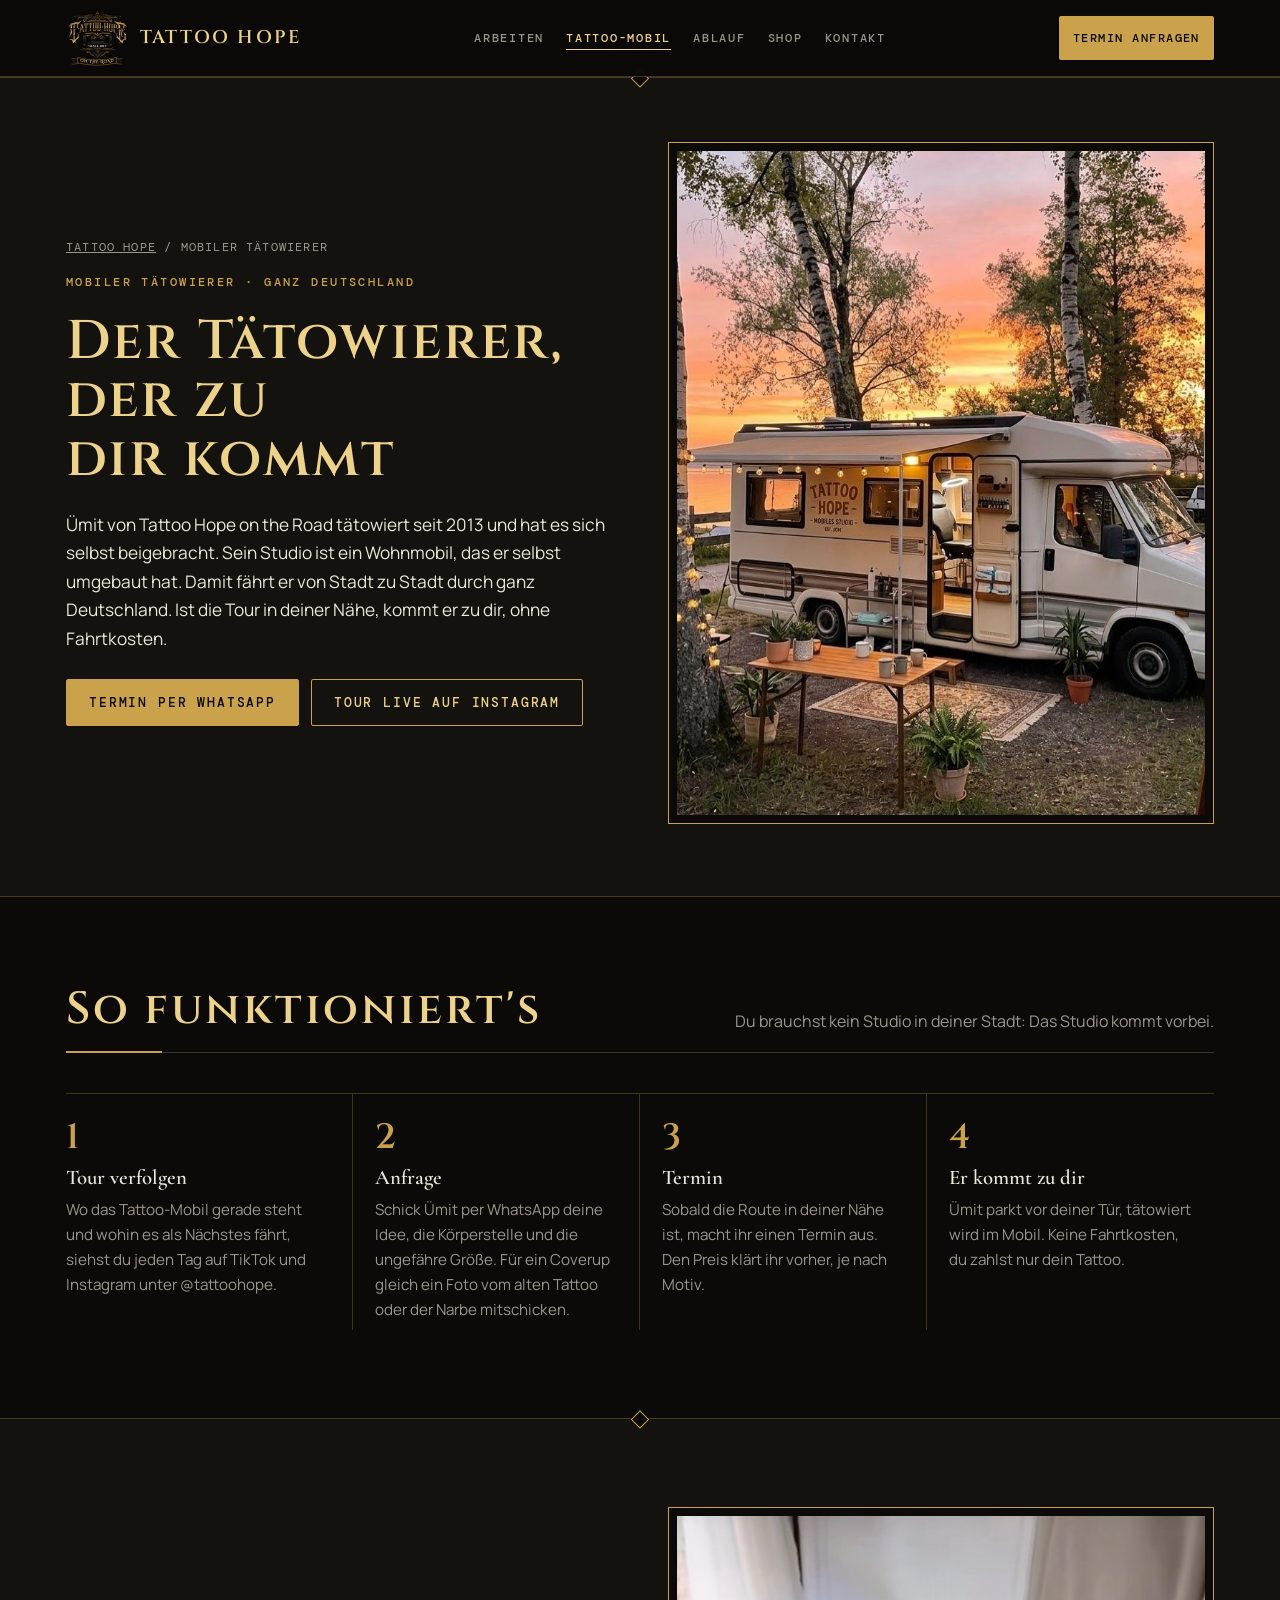
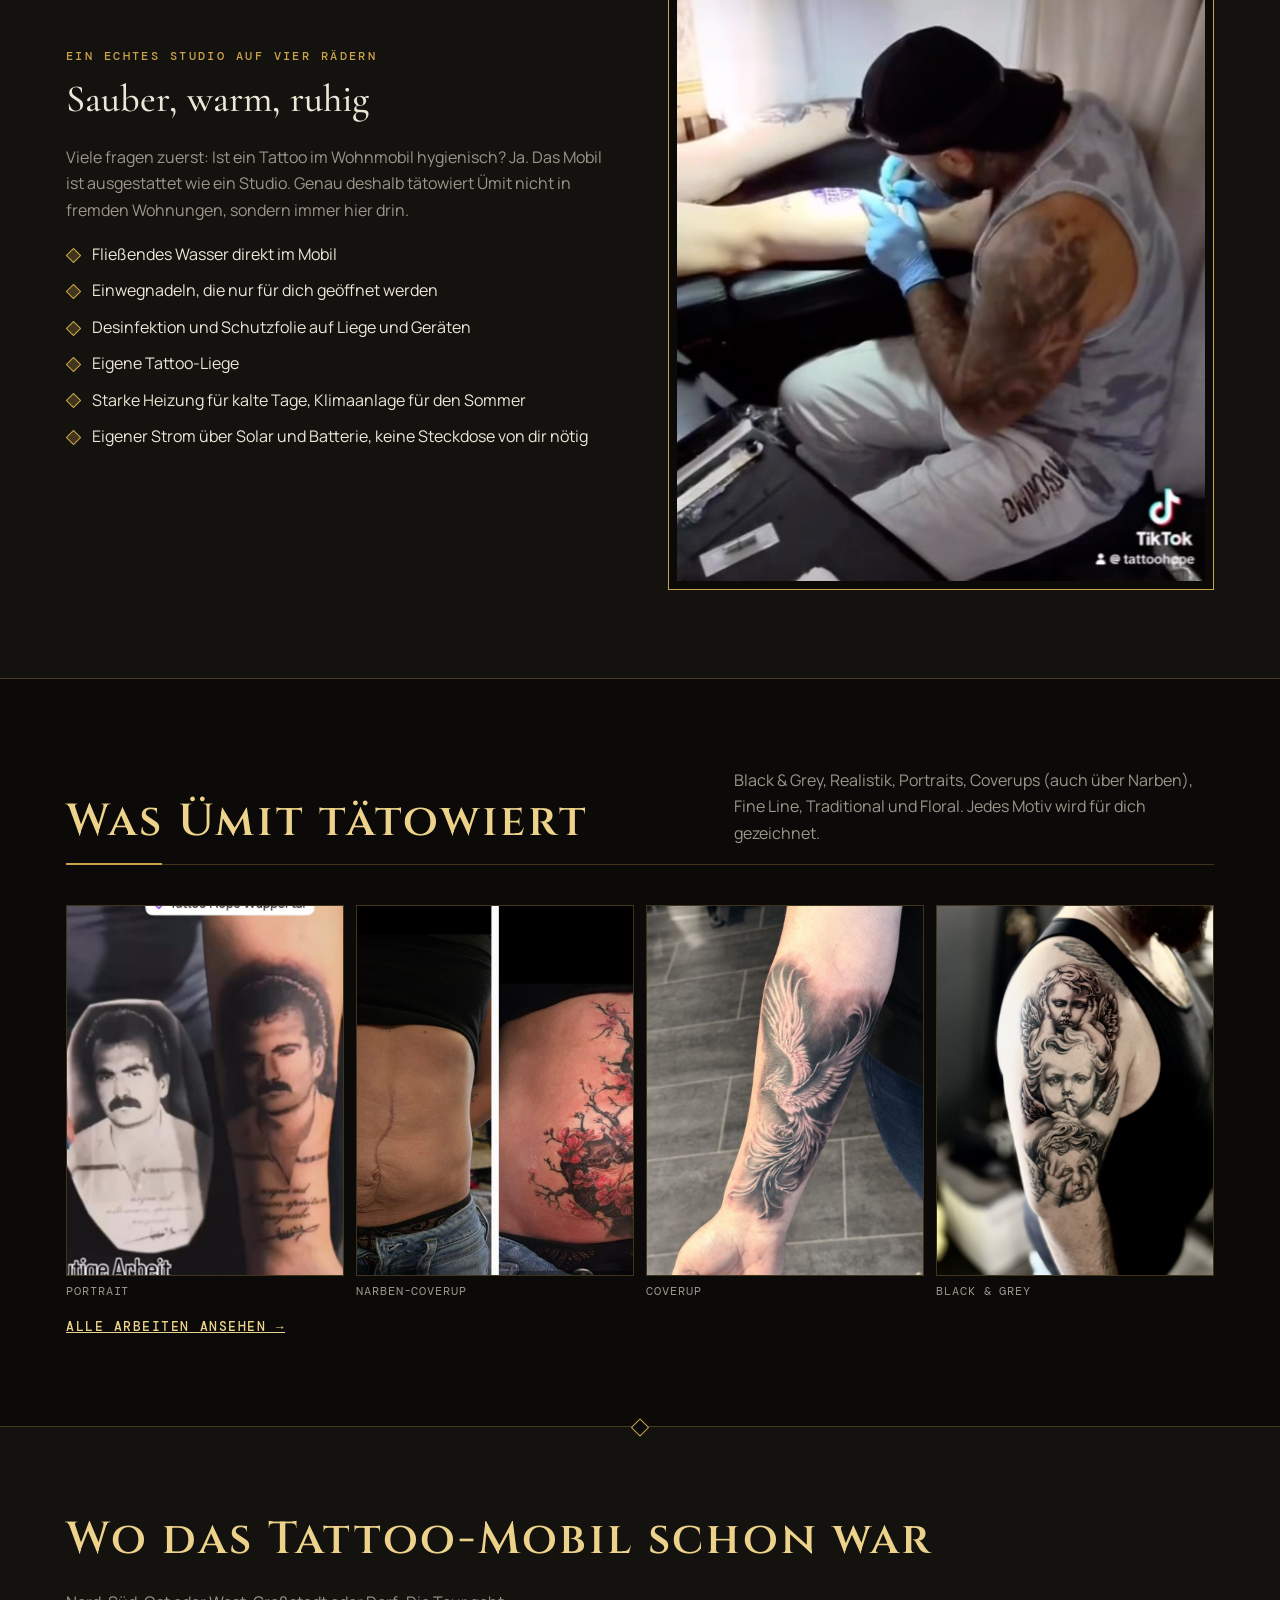
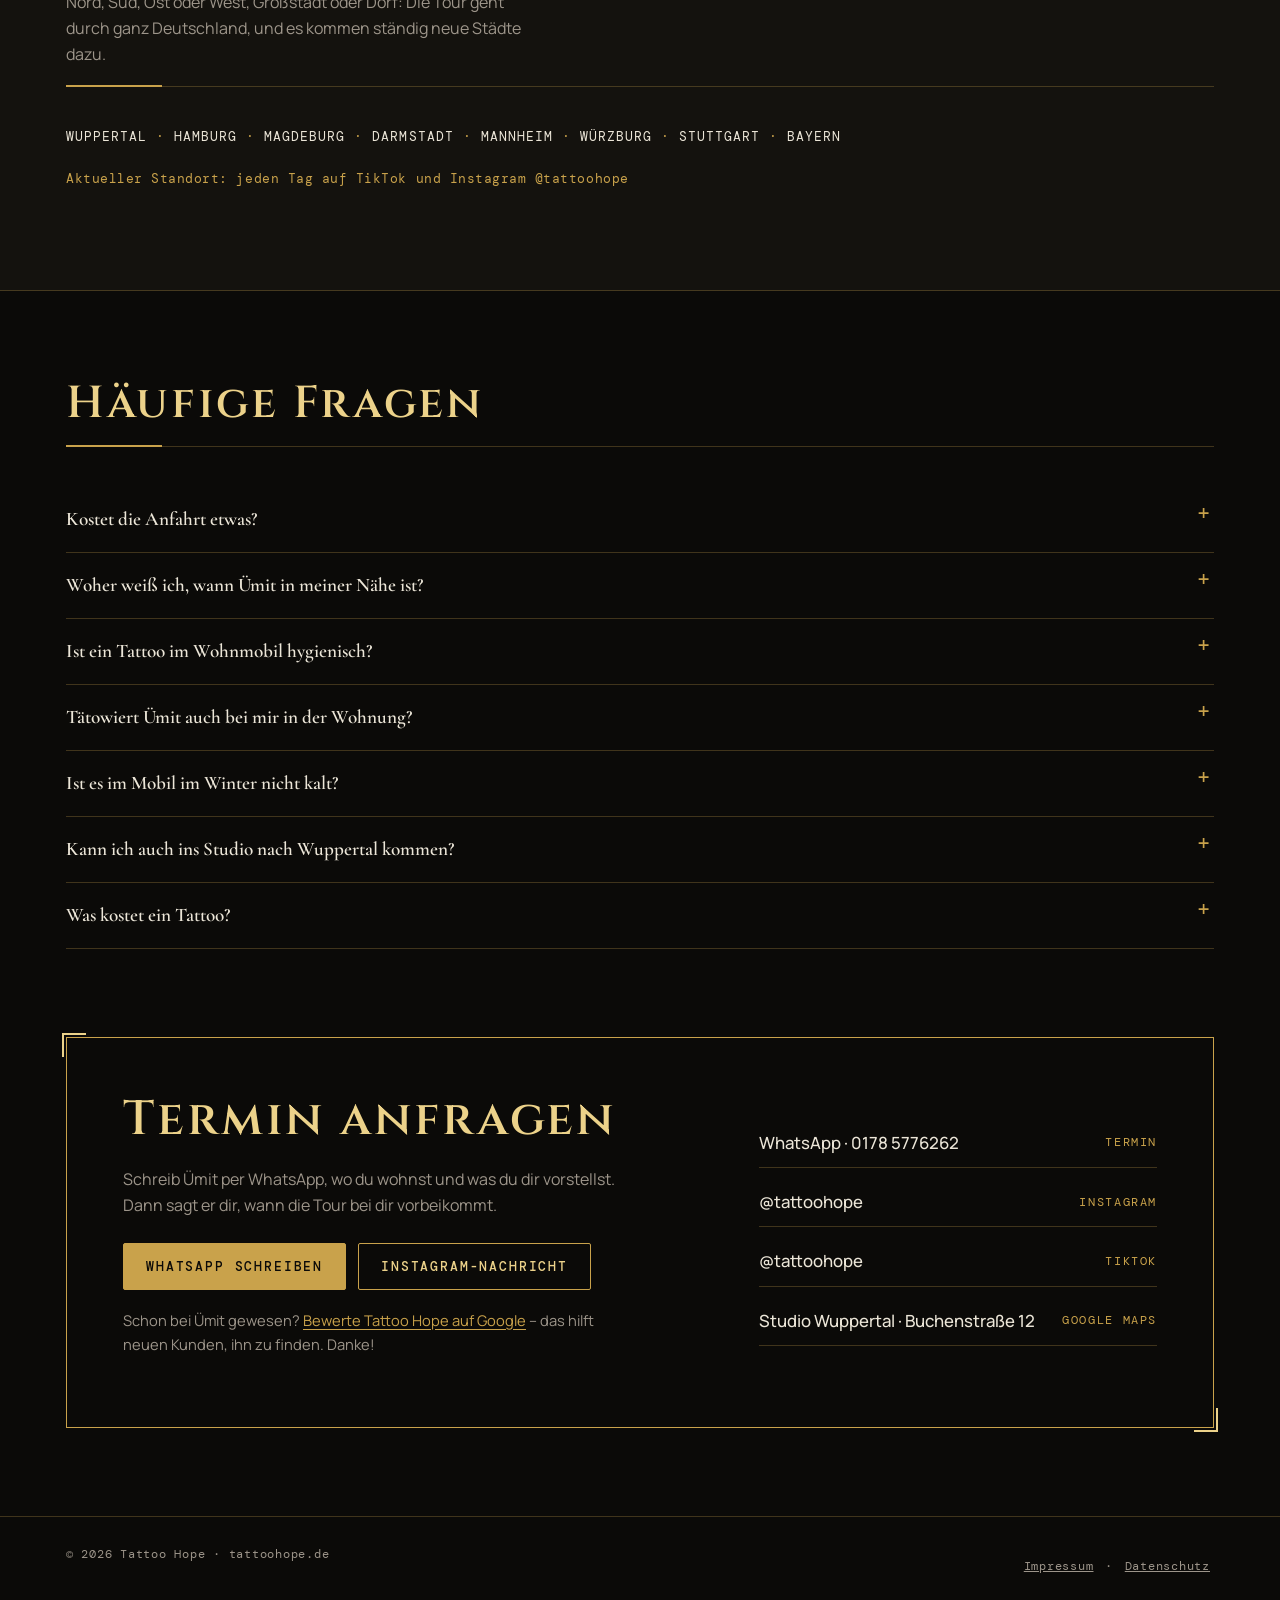
==== mobiler-taetowierer/index.html @ 4e09834c "Neue Seite: Mobiler Tätowierer – Tattoo Hope kommt zu dir - /mobiler-taetowierer/: Ablauf ohne Fahrt" ====
<!doctype html>
<html lang="de">
<head>
<meta charset="utf-8">
<meta name="viewport" content="width=device-width,initial-scale=1,viewport-fit=cover">
<title>Mobiler Tätowierer · Tattoo Hope kommt mit dem Tattoo-Mobil zu dir</title>
<meta name="description" content="Tätowierer Ümit fährt mit seinem eigenen Tattoo-Studio im Wohnmobil durch ganz Deutschland. Keine Fahrtkosten: Ist die Tour in deiner Nähe, kommt er zu dir. Hygienisch, beheizt, klimatisiert.">
<link rel="canonical" href="https://tattoohope.de/mobiler-taetowierer/">
<meta name="robots" content="index,follow,max-image-preview:large">
<meta name="author" content="Ümit Babayigit">
<meta property="og:type" content="website">
<meta property="og:locale" content="de_DE">
<meta property="og:site_name" content="Tattoo Hope">
<meta property="og:title" content="Mobiler Tätowierer · Tattoo Hope on the Road kommt zu dir">
<meta property="og:description" content="Eigenes Tattoo-Studio im Wohnmobil, deutschlandweit auf Tour. Keine Fahrtkosten, wenn die Tour in deiner Nähe ist.">
<meta property="og:image" content="https://tattoohope.de/img/tattoomobil.jpg">
<meta property="og:image:width" content="928">
<meta property="og:image:height" content="928">
<meta property="og:image:alt" content="Das Tattoo-Mobil von Tattoo Hope">
<meta property="og:url" content="https://tattoohope.de/mobiler-taetowierer/">
<meta name="twitter:card" content="summary_large_image">
<meta name="theme-color" content="#0b0a08">
<link rel="icon" href="/img/favicon.png" sizes="64x64" type="image/png">
<link rel="apple-touch-icon" href="/img/apple-touch-icon.png">
<link rel="stylesheet" href="/fonts/fonts.css">
<script type="application/ld+json">
{
 "@context": "https://schema.org",
 "@graph": [
  {
   "@type": "Service",
   "@id": "https://tattoohope.de/mobiler-taetowierer/#service",
   "name": "Mobiler Tätowierer – Tattoo im Wohnmobil",
   "serviceType": "Mobiles Tattoo-Studio",
   "url": "https://tattoohope.de/mobiler-taetowierer/",
   "description": "Tätowierer Ümit Babayigit fährt mit seinem selbst umgebauten Tattoo-Studio im Wohnmobil durch ganz Deutschland und kommt ohne Fahrtkosten zu Kunden in der Nähe seiner Tour.",
   "provider": {
    "@id": "https://tattoohope.de/#studio"
   },
   "areaServed": {
    "@type": "Country",
    "name": "Deutschland"
   }
  },
  {
   "@type": "FAQPage",
   "@id": "https://tattoohope.de/mobiler-taetowierer/#faq",
   "mainEntity": [
    {
     "@type": "Question",
     "name": "Kostet die Anfahrt etwas?",
     "acceptedAnswer": {
      "@type": "Answer",
      "text": "Nein. Ümit fährt sowieso von Stadt zu Stadt. Wenn die Tour in deiner Nähe ist, kommt er ohne Aufpreis zu dir. Du zahlst nur dein Tattoo."
     }
    },
    {
     "@type": "Question",
     "name": "Woher weiß ich, wann Ümit in meiner Nähe ist?",
     "acceptedAnswer": {
      "@type": "Answer",
      "text": "Auf TikTok und Instagram (@tattoohope) zeigt er jeden Tag, wo das Tattoo-Mobil gerade steht und wohin es als Nächstes geht. Oder du schreibst ihm per WhatsApp, dann sagt er dir, wann seine Route bei dir vorbeiführt."
     }
    },
    {
     "@type": "Question",
     "name": "Ist ein Tattoo im Wohnmobil hygienisch?",
     "acceptedAnswer": {
      "@type": "Answer",
      "text": "Ja. Das Tattoo-Mobil ist ein vollwertiges Studio: fließendes Wasser, Einwegnadeln, Desinfektion und Schutzfolie auf Liege und Geräten. Genau deshalb wird immer im Mobil tätowiert und nicht in deiner Wohnung."
     }
    },
    {
     "@type": "Question",
     "name": "Tätowiert Ümit auch bei mir in der Wohnung?",
     "acceptedAnswer": {
      "@type": "Answer",
      "text": "Nein, aus Hygienegründen nicht. Ümit parkt bei dir vor der Tür, tätowiert wird im Mobil. Da ist alles sauber vorbereitet und an seinem Platz."
     }
    },
    {
     "@type": "Question",
     "name": "Ist es im Mobil im Winter nicht kalt?",
     "acceptedAnswer": {
      "@type": "Answer",
      "text": "Nein. Eine starke Heizung hält das Mobil an kalten Tagen warm, im Sommer sorgt eine Klimaanlage für angenehme Temperaturen."
     }
    },
    {
     "@type": "Question",
     "name": "Kann ich auch ins Studio nach Wuppertal kommen?",
     "acceptedAnswer": {
      "@type": "Answer",
      "text": "Ja. Tattoo Hope hat ein festes Studio in Wuppertal (Buchenstraße 12). Termine gibt es dort nach Vereinbarung."
     }
    },
    {
     "@type": "Question",
     "name": "Was kostet ein Tattoo?",
     "acceptedAnswer": {
      "@type": "Answer",
      "text": "Das hängt vom Motiv, der Größe und der Stelle ab. Schick deine Idee per WhatsApp, dann bekommst du vorher einen klaren Preis."
     }
    }
   ]
  },
  {
   "@type": "BreadcrumbList",
   "itemListElement": [
    {
     "@type": "ListItem",
     "position": 1,
     "name": "Tattoo Hope",
     "item": "https://tattoohope.de/"
    },
    {
     "@type": "ListItem",
     "position": 2,
     "name": "Mobiler Tätowierer",
     "item": "https://tattoohope.de/mobiler-taetowierer/"
    }
   ]
  }
 ]
}
</script>
<style>:root{padding-top:env(safe-area-inset-top,0px);padding-bottom:env(safe-area-inset-bottom,0px)}body{margin:0}[hidden]{display:none!important}</style>
<style>
/* Layout: one dark gallery wall. Gold only on lines, labels and the wordmark; the tattoos carry the colour. */
:root{
  --ink:#0b0a08;          /* page black */
  --soot:#14120e;         /* raised surface */
  --gold:#c9a24b;         /* main gold */
  --gold-hi:#ecd28a;      /* highlight gold */
  --bone:#ece6d8;         /* text */
  --ash:#9d958a;          /* muted text */
  --line:rgba(201,162,75,.28);
  --f-mark:"Cinzel","Trajan Pro",Georgia,serif;
  --f-head:"Cormorant Garamond","Cormorant",Georgia,serif;
  --f-body:"Manrope",system-ui,-apple-system,"Segoe UI",sans-serif;
  --f-mono:"DM Mono",ui-monospace,Consolas,monospace;
  --wrap:1180px;
  color-scheme:dark;
}
*{box-sizing:border-box}
html{scroll-behavior:smooth}
@media (prefers-reduced-motion:reduce){html{scroll-behavior:auto}*{transition:none!important;animation:none!important}}
body{background:var(--ink);color:var(--bone);font:400 16px/1.65 var(--f-body);-webkit-font-smoothing:antialiased}
body::before{content:"";position:fixed;inset:0 0 auto;height:env(safe-area-inset-top,0px);z-index:30;background:var(--ink)}
a{color:inherit}
img{max-width:100%;height:auto;display:block}
.wrap{max-width:var(--wrap);margin:0 auto;padding-left:max(16px,env(safe-area-inset-left,0px));padding-right:max(16px,env(safe-area-inset-right,0px))}
:focus-visible{outline:2px solid var(--gold-hi);outline-offset:3px}

/* header */
.top{position:sticky;top:env(safe-area-inset-top,0px);z-index:20;background:rgba(11,10,8,.88);backdrop-filter:blur(8px);border-bottom:1px solid var(--line)}
.top .wrap{display:flex;align-items:center;justify-content:space-between;gap:16px;padding-block:10px}
.brand{display:flex;align-items:center;gap:12px;text-decoration:none}
.brand img{width:62px;height:auto}
.brand span{font:600 1.15rem/1 var(--f-mark);color:var(--gold-hi);letter-spacing:.12em;text-transform:uppercase}
@media (max-width:420px){.brand span{display:none}}
.nav{display:flex;gap:22px;flex-wrap:wrap}
.nav a{font:500 .78rem/1 var(--f-mono);letter-spacing:.14em;text-transform:uppercase;text-decoration:none;color:var(--ash);padding-block:8px}
.nav a:hover{color:var(--gold-hi)}
@media (max-width:760px){.nav{display:none}}
.top .cta-sm{font:500 .78rem/1 var(--f-mono);letter-spacing:.12em;text-transform:uppercase;text-decoration:none;color:var(--ink);background:var(--gold);padding:11px 14px;border-radius:2px;white-space:nowrap}
.top .cta-sm:hover{background:var(--gold-hi)}

/* hero */
.hero{position:relative;border-bottom:1px solid var(--line);overflow:hidden}
.hero .wrap{display:grid;grid-template-columns:1.05fr .95fr;gap:48px;align-items:center;padding-block:72px 64px}
.hero-copy{min-width:0}
.eyebrow{font:500 .76rem/1.4 var(--f-mono);letter-spacing:.2em;text-transform:uppercase;color:var(--gold)}
.hero h1{margin:.6em 0 .2em;width:min(100%,540px)}
.hero h1 img{width:100%;height:auto;filter:drop-shadow(0 18px 40px rgba(201,162,75,.18))}
.hero p.lead{max-width:34em;color:var(--ash);font-size:1.06rem;margin:1.3em 0 2em}
.btns{display:flex;gap:12px;flex-wrap:wrap}
.btn{display:inline-flex;align-items:center;gap:10px;font:500 .82rem/1 var(--f-mono);letter-spacing:.14em;text-transform:uppercase;text-decoration:none;padding:16px 22px;border-radius:2px;border:1px solid var(--gold);transition:background .2s,color .2s}
.btn.solid{background:var(--gold);color:var(--ink)}
.btn.solid:hover{background:var(--gold-hi);border-color:var(--gold-hi)}
.btn.ghost{color:var(--gold-hi)}
.btn.ghost:hover{background:rgba(201,162,75,.12)}
.hero-pic{position:relative;min-width:0}
.hero-pic .frame{position:relative;border:1px solid var(--gold);padding:10px}
.hero-pic .frame::after{content:"";position:absolute;inset:-14px 14px 14px -14px;border:1px solid var(--line);z-index:-1}
.hero-pic img{width:100%;aspect-ratio:1/1;object-fit:cover;filter:saturate(.9) contrast(1.05)}
.hero-pic figcaption{margin-top:12px;font:400 .74rem/1.4 var(--f-mono);letter-spacing:.12em;text-transform:uppercase;color:var(--ash);display:flex;justify-content:space-between;gap:12px}
@media (max-width:860px){.hero .wrap{grid-template-columns:1fr;padding-block:44px 48px;gap:36px}}

/* fact strip */
.facts{border-bottom:1px solid var(--line);background:var(--soot)}
.facts .wrap{display:grid;grid-template-columns:repeat(4,1fr)}
.fact{padding:22px 18px;border-left:1px solid var(--line);min-width:0}
.fact:first-child{border-left:0;padding-left:0}
a.fact{text-decoration:none;transition:background .2s}
a.fact:hover{background:rgba(201,162,75,.08)}
a.fact:hover span{color:var(--gold-hi)}
.fact b{display:block;font:600 1.7rem/1.1 var(--f-head);color:var(--gold-hi);font-variant-numeric:tabular-nums}
.fact span{font:400 .74rem/1.4 var(--f-mono);letter-spacing:.12em;text-transform:uppercase;color:var(--ash)}
@media (max-width:760px){.facts .wrap{grid-template-columns:1fr 1fr}.fact:nth-child(3){border-left:0;padding-left:0}.fact{border-top:1px solid var(--line)}.fact:nth-child(-n+2){border-top:0}}

/* sections */
section{padding-block:88px}
.sec-head{display:flex;justify-content:space-between;align-items:end;gap:24px;flex-wrap:wrap;margin-bottom:40px;border-bottom:1px solid var(--line);padding-bottom:18px}
.sec-head h2{margin:0;font:600 clamp(1.8rem,4vw,2.8rem)/1.1 var(--f-mark);color:var(--gold-hi);letter-spacing:.06em;text-wrap:balance}
.sec-head p{margin:0;max-width:30em;color:var(--ash)}

/* gallery */
.gallery{display:grid;grid-template-columns:repeat(3,1fr);gap:14px}
.work{position:relative;margin:0;background:var(--soot);border:0;padding:0;cursor:zoom-in;overflow:hidden;color:inherit;text-align:left}
.work img{width:100%;aspect-ratio:4/5;object-fit:cover;object-position:center 35%;transition:transform .5s ease,filter .5s ease;filter:grayscale(.15)}
.work:hover img,.work:focus-visible img{transform:scale(1.04);filter:none}
.work .cap{position:absolute;left:0;right:0;bottom:0;padding:40px 14px 12px;background:linear-gradient(transparent,rgba(11,10,8,.92));display:flex;justify-content:space-between;align-items:baseline;gap:10px}
.work .cap b{font:600 1.2rem/1.1 var(--f-head);color:var(--bone)}
.work .cap i{font:normal 400 .7rem/1 var(--f-mono);letter-spacing:.14em;text-transform:uppercase;color:var(--gold)}
.work.wide{grid-column:span 2}
.work.wide img{aspect-ratio:8/5}
@media (max-width:860px){.gallery{grid-template-columns:1fr 1fr}.work.wide{grid-column:span 2}}
@media (max-width:480px){.gallery{grid-template-columns:1fr}.work.wide{grid-column:auto}.work.wide img{aspect-ratio:4/5}}
/* Galerie 2026-11-21: Video, Vorher/Nachher, "Alle zeigen" */
.gallery{grid-auto-flow:dense}
.work.fit img{object-fit:contain;object-position:center;background:var(--ink)}
.work.fit:hover img{filter:none}
.work video{width:100%;aspect-ratio:4/5;object-fit:cover;display:block;background:var(--ink)}
.work .play{position:absolute;top:12px;right:12px;width:38px;height:38px;display:grid;place-items:center;border:1px solid var(--gold);border-radius:50%;background:rgba(11,10,8,.65);color:var(--gold-hi);font-size:.8rem;padding-left:2px;pointer-events:none}
.gallery .work.more{display:none}
.gallery.all .work.more{display:block}
.more-wrap{display:flex;justify-content:center;margin-top:28px}
.gallery.all + .more-wrap{display:none}
.lb video{max-height:82vh;max-width:100%;width:auto;border:1px solid var(--gold);background:#000}
@media (max-width:760px){.lb video{max-height:72vh}}
.styles{display:flex;flex-wrap:wrap;gap:8px;margin-top:28px}
.styles span{font:400 .74rem/1 var(--f-mono);letter-spacing:.12em;text-transform:uppercase;border:1px solid var(--line);color:var(--gold-hi);padding:9px 12px;border-radius:2px}

/* road */
.road{background:var(--soot);border-block:1px solid var(--line)}
.split{display:grid;grid-template-columns:1fr 1fr;gap:56px;align-items:center}
.split > *{min-width:0}
.split img{width:100%;aspect-ratio:4/5;object-fit:cover;border:1px solid var(--gold);padding:8px;background:var(--ink)}
.split h3{font:500 clamp(1.7rem,3.2vw,2.4rem)/1.15 var(--f-head);margin:.3em 0 .6em;text-wrap:balance}
.split p{color:var(--ash);max-width:34em}
.stops{list-style:none;padding:0;margin:28px 0 0;display:flex;flex-wrap:wrap;gap:6px 0;font:400 .8rem/1.6 var(--f-mono);letter-spacing:.08em;text-transform:uppercase;color:var(--bone)}
.stops li:not(:last-child)::after{content:"·";color:var(--gold);margin:0 .7em}
.note{margin-top:22px;font:400 .82rem/1.5 var(--f-mono);color:var(--gold);letter-spacing:.04em}
@media (max-width:860px){.split{grid-template-columns:1fr;gap:32px}.split.rev img{order:-1}}

/* steps */
.steps{display:grid;grid-template-columns:repeat(4,1fr);gap:0;border-top:1px solid var(--line)}
.step{padding:26px 22px 8px 0;border-right:1px solid var(--line);min-width:0}
.step + .step{padding-left:22px}
.step:last-child{border-right:0}
.step .n{font:600 2.2rem/1 var(--f-mark);color:var(--gold)}
.step h4{font:600 1.3rem/1.2 var(--f-head);margin:.5em 0 .3em}
.step p{color:var(--ash);margin:0;font-size:.95rem}
@media (max-width:860px){.steps{grid-template-columns:1fr 1fr}.step:nth-child(2){border-right:0}.step:nth-child(3){padding-left:0}.step:nth-child(n+3){border-top:1px solid var(--line)}}
@media (max-width:480px){.steps{grid-template-columns:1fr}.step,.step + .step{padding-left:0;border-right:0}.step + .step{border-top:1px solid var(--line)}}

.care{margin-top:36px;border:1px solid var(--line);background:var(--soot);padding:24px clamp(18px,3vw,32px);display:flex;justify-content:space-between;align-items:center;gap:24px;flex-wrap:wrap}
.care > div{min-width:0;flex:1 1 320px}
.care h4{font:600 1.35rem/1.2 var(--f-head);margin:0 0 .3em;color:var(--gold-hi)}
.care p{margin:0;color:var(--ash);max-width:40em}

/* shop */
.shop{background:var(--soot);border-block:1px solid var(--line);margin-bottom:88px}
.shop-grid{display:grid;grid-template-columns:1fr 1fr;gap:56px;align-items:center}
.shop-grid > *{min-width:0}
.shop-pics{position:relative;padding-right:18%;padding-bottom:12%}
.shop-main{width:100%;height:auto;aspect-ratio:4/5;object-fit:cover;border:1px solid var(--gold);padding:8px;background:var(--ink)}
.shop-flat{position:absolute;right:0;bottom:0;width:44%;height:auto;aspect-ratio:1;object-fit:cover;border:1px solid var(--gold);padding:6px;background:var(--ink)}
.shop-copy h2{margin:.2em 0 .1em;font:600 clamp(1.8rem,4vw,2.8rem)/1.1 var(--f-mark);color:var(--gold-hi);letter-spacing:.06em}
.shop-copy h3{font:500 clamp(1.4rem,2.6vw,1.9rem)/1.2 var(--f-head);margin:.2em 0 .6em}
.shop-copy p{color:var(--ash);max-width:34em}
.shop-copy .price{font:600 1.6rem/1.2 var(--f-head);color:var(--bone);margin:18px 0 0}
.shop-copy .price span{display:block;font:400 .78rem/1.5 var(--f-mono);letter-spacing:.04em;color:var(--ash);margin-top:4px}
.shop-note{margin-top:18px;font-size:.82rem}
@media (max-width:860px){.shop-grid{grid-template-columns:1fr;gap:32px}}

/* contact */
.contact{text-align:left}
.contact .box{border:1px solid var(--gold);padding:clamp(28px,5vw,56px);display:grid;grid-template-columns:1.2fr .8fr;gap:40px;align-items:center;position:relative}
.contact .box > *{min-width:0}
.contact h2{margin:0 0 .4em;font:600 clamp(1.9rem,4.5vw,3rem)/1.1 var(--f-mark);color:var(--gold-hi);letter-spacing:.06em}
.contact p{color:var(--ash);max-width:32em}
.links{display:grid;gap:10px}
.links a{display:flex;justify-content:space-between;align-items:center;gap:12px;text-decoration:none;border-bottom:1px solid var(--line);padding:14px 0;font:500 1.05rem/1.2 var(--f-body)}
.links a small{font:400 .72rem/1 var(--f-mono);letter-spacing:.14em;text-transform:uppercase;color:var(--gold)}
.links a:hover{color:var(--gold-hi)}
.review-hint{margin-top:18px;font-size:.92rem;color:var(--ash)}
.review-hint a{color:var(--gold);text-underline-offset:3px}
.review-hint a:hover{color:var(--gold-hi)}
@media (max-width:760px){.contact .box{grid-template-columns:1fr}}

.legal{border-top:1px solid var(--line);padding-block:64px;background:var(--soot)}
.legal + .legal{background:var(--ink)}
.legal h2{margin:0 0 28px;font:600 clamp(1.5rem,3vw,2rem)/1.1 var(--f-mark);color:var(--gold-hi);letter-spacing:.06em}
.legal-grid{display:grid;grid-template-columns:1fr 1fr;gap:12px 56px}
.legal-grid > div{min-width:0}
.legal h3{margin:22px 0 6px;font:500 .74rem/1.4 var(--f-mono);letter-spacing:.14em;text-transform:uppercase;color:var(--gold)}
.legal-grid > div > h3:first-child{margin-top:0}
.legal p{margin:0;color:var(--ash);font-size:.93rem;max-width:40em;overflow-wrap:anywhere}
.legal .sel{color:var(--bone);user-select:all}
.legal .todo{color:var(--gold-hi);background:rgba(201,162,75,.12);padding:0 4px}
.legal .stand{margin-top:22px;font:400 .74rem/1.4 var(--f-mono);letter-spacing:.1em}
@media (max-width:760px){.legal-grid{grid-template-columns:1fr}.legal-grid > div + div > h3:first-child{margin-top:22px}}
footer{border-top:1px solid var(--line);padding-block:28px 40px;color:var(--ash);font:400 .78rem/1.6 var(--f-mono);letter-spacing:.06em}
footer .wrap{display:flex;justify-content:space-between;gap:16px;flex-wrap:wrap}
footer a{color:var(--ash)}

/* lightbox */
.lb{position:fixed;inset:0;z-index:50;background:rgba(5,5,4,.95);display:grid;place-items:center;padding:max(20px,env(safe-area-inset-top,0px)) max(16px,env(safe-area-inset-right,0px)) max(20px,env(safe-area-inset-bottom,0px)) max(16px,env(safe-area-inset-left,0px))}
.lb figure{margin:0;display:grid;gap:12px;justify-items:center;max-height:100%}
.lb img{max-height:82vh;width:auto;border:1px solid var(--gold)}
.lb figcaption{font:600 1.2rem/1.2 var(--f-head);color:var(--bone)}
.lb button{position:absolute;background:none;border:1px solid var(--line);color:var(--gold-hi);font:400 1.4rem/1 var(--f-body);width:48px;height:48px;cursor:pointer;border-radius:2px}
.lb button:hover{background:rgba(201,162,75,.15)}
.lb .x{top:max(16px,env(safe-area-inset-top,0px));right:max(16px,env(safe-area-inset-right,0px))}
.lb .prev{left:max(16px,env(safe-area-inset-left,0px));top:50%}
.lb .next{right:max(16px,env(safe-area-inset-right,0px));top:50%}

/* ===== Upgrade 2026-11-20: Animationen, Mobil-Menü, ROAD SOUL ===== */
:root{--ease:cubic-bezier(.2,.7,.2,1);--rust:#c4622d}
.vh{position:absolute!important;width:1px;height:1px;overflow:hidden;clip:rect(0 0 0 0);white-space:nowrap}

/* Header: Mobil-Menü als Wischleiste, Schrumpfen, Fortschrittslinie */
.top .progress{position:absolute;left:0;right:0;bottom:-1px;height:2px;background:linear-gradient(90deg,var(--gold),var(--gold-hi));transform:scaleX(0);transform-origin:0 50%;pointer-events:none}
.top{transition:background-color .35s}
.top.is-scrolled{background:rgba(11,10,8,.96)}
.brand img{transition:transform .35s var(--ease);transform-origin:left center}
.top.is-scrolled .brand img{transform:scale(.8)}
.nav a{position:relative}
.nav a::after{content:"";position:absolute;left:0;right:0;bottom:2px;height:1px;background:var(--gold-hi);transform:scaleX(0);transform-origin:left;transition:transform .35s var(--ease)}
.nav a:hover::after,.nav a.on::after{transform:none}
.nav a.on{color:var(--gold-hi)}
@media (max-width:760px){
  .top .wrap{flex-wrap:wrap;row-gap:4px}
  .nav{display:flex;order:3;width:100%;flex-wrap:nowrap;gap:20px;overflow-x:auto;scrollbar-width:none;-webkit-overflow-scrolling:touch;mask-image:linear-gradient(90deg,#000 85%,transparent)}
  .nav::-webkit-scrollbar{display:none}
  .nav a{white-space:nowrap;font-size:.7rem;padding-block:12px}
}

/* Hero-Einstieg */
@keyframes up{from{opacity:0;transform:translateY(18px)}to{opacity:1;transform:none}}
.hero-copy>*,.hero-pic{animation:up .9s var(--ease) both}
.hero-copy>:nth-child(2){animation-delay:.05s}.hero-copy>:nth-child(3){animation-delay:.2s}
.hero-copy>:nth-child(4){animation-delay:.3s}.hero-copy>:nth-child(5){animation-delay:.4s}
.hero-pic{animation-delay:.25s}
.hero-pic .frame{will-change:transform}

/* Goldschimmer übers Logo */
.hero h1{position:relative}
.hero h1::after{content:"";position:absolute;inset:0;-webkit-mask:url(img/logo_1080.webp) center/100% 100% no-repeat;mask:url(img/logo_1080.webp) center/100% 100% no-repeat;background:linear-gradient(105deg,transparent 42%,rgba(255,240,200,.95) 50%,transparent 58%) 150% 0/250% 100% no-repeat;mix-blend-mode:overlay;animation:shine 9s 1.8s infinite;pointer-events:none}
@keyframes shine{0%{background-position:150% 0}18%,100%{background-position:-50% 0}}

/* Scroll-Reveal */
.js .rv{opacity:0;transform:translateY(26px);transition:opacity .8s var(--ease) var(--d,0ms),transform .8s var(--ease) var(--d,0ms)}
.js .rv.in{opacity:1;transform:none}

/* Goldlinie unter Abschnitts-Überschriften */
.sec-head{position:relative}
.sec-head::after{content:"";position:absolute;left:0;bottom:-1px;width:96px;height:2px;background:var(--gold);transform-origin:left;transition:transform 1.1s var(--ease) .3s}
.js .sec-head.rv::after{transform:scaleX(0)}.js .sec-head.in::after{transform:none}

/* Galerie: Zoom nur mit Maus, Goldrahmen */
.work img{transition:transform .8s var(--ease),filter .5s}
.work:hover img{transform:none;filter:grayscale(.15)}
.work::after{content:"";position:absolute;inset:10px;border:1px solid var(--gold-hi);opacity:0;transform:scale(1.03);transition:opacity .4s,transform .5s var(--ease);pointer-events:none}
.work .cap{transition:padding .4s var(--ease)}
@media (hover:hover){
  .work:hover img,.work:focus-visible img{transform:scale(1.05);filter:none}
  .work:hover::after,.work:focus-visible::after{opacity:.75;transform:none}
  .work:hover .cap{padding-bottom:20px}
}
.work:focus-visible img{filter:none}

/* Buttons: Glanz beim Hover, Drück-Effekt */
.btn,.top .cta-sm{position:relative;overflow:hidden;transition:background .2s,color .2s,border-color .2s,transform .15s}
.btn:active,.top .cta-sm:active{transform:translateY(1px) scale(.98)}
.btn.solid::before,.top .cta-sm::before{content:"";position:absolute;inset:0;background:linear-gradient(105deg,transparent 35%,rgba(255,244,210,.55) 50%,transparent 65%);transform:translateX(-120%);transition:transform .7s var(--ease);pointer-events:none}
@media (hover:hover){.btn.solid:hover::before,.top .cta-sm:hover::before{transform:translateX(120%)}}
.btn svg{width:16px;height:16px;flex:none}

/* Fakten: Text passt auf schmale Handys */
.fact b{font-size:clamp(1.2rem,5vw,1.7rem);overflow-wrap:anywhere}
a.fact{padding-left:18px}
.fact:first-child{padding-left:0}
@media (max-width:760px){a.fact:nth-child(3){padding-left:0}}

/* Ethno-Trenner + Eckklammern */
.road,.shop{position:relative}
.road::before,.shop::before{content:"";position:absolute;top:-6px;left:50%;width:11px;height:11px;transform:translateX(-50%) rotate(45deg);border:1px solid var(--gold);background:var(--ink);z-index:1}
.contact .box::before,.contact .box::after{content:"";position:absolute;width:22px;height:22px;pointer-events:none}
.contact .box::before{top:-5px;left:-5px;border-top:2px solid var(--gold-hi);border-left:2px solid var(--gold-hi)}
.contact .box::after{bottom:-5px;right:-5px;border-bottom:2px solid var(--gold-hi);border-right:2px solid var(--gold-hi)}

/* Lightbox */
.lb:not([hidden]){animation:fade .25s ease-out}
.lb img{animation:zoomIn .35s var(--ease)}
@keyframes fade{from{opacity:0}}
@keyframes zoomIn{from{opacity:0;transform:scale(.96)}}
.lb .prev,.lb .next{transform:translateY(-50%)}
@media (max-width:760px){.lb img{max-height:72vh}.lb .prev,.lb .next{top:auto;bottom:max(20px,env(safe-area-inset-bottom,0px));transform:none}}

/* Shop: ROAD SOUL */
.shop-pics.rs{padding:0}
.rs-motif{width:100%;height:auto;aspect-ratio:1;object-fit:cover;border:1px solid var(--rust);padding:8px;background:var(--ink)}
.badge{display:inline-block;font:500 .7rem/1 var(--f-mono);letter-spacing:.16em;text-transform:uppercase;color:var(--ink);background:var(--rust);padding:6px 9px;border-radius:2px;margin-left:10px;vertical-align:middle}
.btn.rust{background:var(--rust);border-color:var(--rust);color:var(--ink)}
.btn.rust:hover{background:#d8783f;border-color:#d8783f}
.also{display:flex;gap:16px;align-items:center;margin-top:28px;padding-top:22px;border-top:1px solid var(--line);text-decoration:none}
.also img{width:84px;height:84px;object-fit:cover;border:1px solid var(--gold);padding:3px;background:var(--ink);flex:none}
.also b{display:block;font:600 1.15rem/1.2 var(--f-head);color:var(--bone)}
.also span{font:400 .74rem/1.4 var(--f-mono);letter-spacing:.08em;color:var(--ash)}
.also:hover b{color:var(--gold-hi)}

/* QA-Fixes: kein seitliches Scrollen, Tap-Flächen, Überschriften */
.legal h2{font-size:clamp(1.2rem,6vw,2rem);overflow-wrap:anywhere;hyphens:auto}
@media (max-width:360px){.steps-mini li{font-size:.5rem;letter-spacing:0}}
.top .cta-sm{min-height:44px;display:inline-flex;align-items:center}
footer a{display:inline-block;padding:12px 4px}
.lb button{background:rgba(11,10,8,.7)}
.lb figure{cursor:zoom-out}.lb img{cursor:default}
.split h2{font:500 clamp(1.7rem,3.2vw,2.4rem)/1.15 var(--f-head);margin:.3em 0 .6em;text-wrap:balance}
.step h3{font:600 1.3rem/1.2 var(--f-head);margin:.5em 0 .3em}
.care h3{font:600 1.35rem/1.2 var(--f-head);margin:0 0 .3em;color:var(--gold-hi)}
@media (prefers-reduced-motion:reduce){.hero h1::after{display:none}}
/* =====================================================================
   STORY 3D – Entwurf A "3D-Bühne / Produktfilm"
   Alles unter .story3d. 5 Szenen, 18 s Loop, jede Szene besitzt 20 %.
   Zeitachse: jedes animierte Element erbt --d (Szenen-Offset) und
   schreibt seine Keyframes in Szenen-lokaler Zeit (0–22 % von 18 s).
   ===================================================================== */
.story3d{
  --T:18s;--d:0s;
  --s3-bg:#0b0a08;--s3-surface:#14120e;--s3-gold:#c9a24b;--s3-gold-hi:#ecd28a;
  --s3-text:#ece6d8;--s3-muted:#9d958a;--s3-line:rgba(236,230,216,.12);
  position:relative;width:min(100%,540px);margin:22px 0 0;padding:0;
  overflow:hidden;font-family:'Manrope',system-ui,sans-serif;color:var(--s3-text);
  -webkit-tap-highlight-color:transparent
}
.story3d *,.story3d *::before,.story3d *::after{box-sizing:border-box}

/* Bühne */
.story3d .s3-viewport{position:relative;padding:14px 12px 30px;perspective:1100px;perspective-origin:50% 18%;overflow:hidden}
.story3d .s3-tilt,.story3d .s3-sway,.story3d .s3-card,.story3d .s3-scene,.story3d .s3-dust{transform-style:preserve-3d}
.story3d .s3-tilt{position:relative;transform:rotateX(9deg);will-change:transform}
.story3d .s3-sway{position:relative}
.story3d .s3-card{position:relative;aspect-ratio:500/216}

/* Glasplatte mit Goldkante (Dicke = edge hinter face) */
.story3d .s3-edge,.story3d .s3-face{position:absolute;inset:0;border-radius:14px}
.story3d .s3-edge{transform:translateZ(-52px) scale(1.047);
  background:linear-gradient(180deg,#6d5427 0%,#2a2010 45%,#100d08 100%);
  box-shadow:0 34px 60px -18px rgba(0,0,0,.95),0 0 60px -12px rgba(201,162,75,.25)}
.story3d .s3-face{transform:translateZ(-40px) scale(1.036);
  background:
    radial-gradient(120% 90% at 70% 30%,rgba(201,162,75,.12),transparent 60%),
    radial-gradient(80% 70% at 15% 100%,rgba(236,210,138,.06),transparent 60%),
    linear-gradient(160deg,#1c1913 0%,#14120e 50%,#0d0b08 100%);
  border:1px solid rgba(201,162,75,.5);
  box-shadow:inset 0 1px 0 rgba(236,210,138,.35),inset 0 -24px 40px rgba(0,0,0,.45),inset 0 0 0 1px rgba(0,0,0,.35)}
.story3d .s3-face::before{content:"";position:absolute;inset:8px;border-radius:9px;border:1px solid rgba(201,162,75,.14)}
.story3d .s3-face::after{content:"";position:absolute;inset:8px;
  --c:rgba(236,210,138,.7);
  background:
    linear-gradient(var(--c),var(--c)) left top/16px 1px no-repeat,linear-gradient(var(--c),var(--c)) left top/1px 16px no-repeat,
    linear-gradient(var(--c),var(--c)) right top/16px 1px no-repeat,linear-gradient(var(--c),var(--c)) right top/1px 16px no-repeat,
    linear-gradient(var(--c),var(--c)) left bottom/16px 1px no-repeat,linear-gradient(var(--c),var(--c)) left bottom/1px 16px no-repeat,
    linear-gradient(var(--c),var(--c)) right bottom/16px 1px no-repeat,linear-gradient(var(--c),var(--c)) right bottom/1px 16px no-repeat}

/* Spiegelnder Boden */
.story3d .s3-floor{position:absolute;left:-25%;width:150%;top:100%;height:260px;transform-origin:50% 0;
  transform:translateY(6px) rotateX(90deg);pointer-events:none;
  background:
    radial-gradient(40% 32% at 50% 0%,rgba(201,162,75,.30),transparent 70%),
    repeating-linear-gradient(90deg,rgba(201,162,75,.16) 0 1px,transparent 1px 36px),
    repeating-linear-gradient(0deg,rgba(201,162,75,.16) 0 1px,transparent 1px 36px);
  -webkit-mask-image:radial-gradient(55% 75% at 50% 0%,#000 10%,transparent 75%);
          mask-image:radial-gradient(55% 75% at 50% 0%,#000 10%,transparent 75%)}

/* Szenen + Tiefenebenen */
.story3d .s3-scene{position:absolute;inset:0;--d:calc(var(--i) * var(--T) / 5)}
.story3d .s3-l{position:absolute;inset:0;width:100%;height:100%;display:block;opacity:0}
.story3d .s3-back{transform:translateZ(-22px) scale(1.02)}
.story3d .s3-front{transform:translateZ(42px) scale(.962)}
.story3d .s3-cap{position:absolute;left:6.4%;top:9%;transform:translateZ(28px) scale(.975);transform-origin:0 0;opacity:0;
  display:flex;flex-direction:column;gap:2px;pointer-events:none;text-shadow:0 2px 12px rgba(0,0,0,.8)}
.story3d .s3-num{display:flex;align-items:center;gap:8px;font:600 .62rem/1 'Cinzel',serif;letter-spacing:.24em;color:var(--s3-gold)}
.story3d .s3-num::after{content:"";width:22px;height:1px;background:linear-gradient(90deg,var(--s3-gold),transparent)}
.story3d .s3-ttl{font:600 1.32rem/1.05 'Cormorant Garamond',serif;color:var(--s3-text);letter-spacing:.01em}
.story3d .s3-sub{font:500 .66rem/1.3 'Manrope',sans-serif;color:var(--s3-muted);max-width:15em}

/* Glasscheibe vorne: Lichtstreifen + Spiegelung (folgt der Maus) */
.story3d .s3-glass{position:absolute;inset:0;border-radius:14px;overflow:hidden;pointer-events:none;
  transform:translateZ(54px) scale(.951);
  box-shadow:inset 0 1px 0 rgba(255,255,255,.07),inset 0 0 0 1px rgba(236,210,138,.06)}
.story3d .s3-sweep{position:absolute;top:-30%;bottom:-30%;left:0;width:38%;
  background:linear-gradient(100deg,transparent 0%,rgba(236,210,138,.0) 30%,rgba(236,210,138,.16) 50%,rgba(236,210,138,0) 70%,transparent 100%);
  transform:translateX(-120%) skewX(-14deg);will-change:transform;
  animation:s3-sweep calc(var(--T) / 5) cubic-bezier(.5,0,.3,1) infinite}
.story3d .s3-spec{position:absolute;left:50%;top:30%;width:70%;aspect-ratio:1;margin:-35% 0 0 -35%;border-radius:50%;
  background:radial-gradient(closest-side,rgba(236,210,138,.10),transparent);will-change:transform}

/* Goldstaub in verschiedenen Tiefen */
.story3d .s3-dust{position:absolute;inset:0;pointer-events:none}
.story3d .s3-dust i{position:absolute;width:3px;height:3px;border-radius:50%;background:var(--s3-gold-hi);
  box-shadow:0 0 6px 1px rgba(236,210,138,.55);opacity:0;
  transform:translate3d(0,0,var(--z));animation:s3-dust var(--t,9s) ease-in-out infinite;animation-delay:var(--dl,0s)}

/* SVG-Grafik */
.story3d svg text{font-family:'Manrope',sans-serif}
.story3d .ln{fill:none;stroke:var(--s3-gold);stroke-width:1.6;stroke-linecap:round;stroke-linejoin:round}
.story3d .ln-hi{fill:none;stroke:var(--s3-gold-hi);stroke-width:1.8;stroke-linecap:round;stroke-linejoin:round}
.story3d .ln-soft{fill:none;stroke:rgba(201,162,75,.35);stroke-width:1.2}
.story3d .glass{fill:url(#s3d-glass);stroke:var(--s3-gold);stroke-width:1.4}
.story3d .goldfill{fill:url(#s3d-gold)}
.story3d .cap{font:500 9.5px 'DM Mono',monospace;letter-spacing:.2em;fill:var(--s3-muted);text-anchor:middle}
.story3d .msg{font-size:14.5px;font-weight:500;fill:var(--s3-text)}
.story3d .msg-d{font-size:14.5px;font-weight:700;fill:#17130b}
.story3d .mono{font:500 10.5px 'DM Mono',monospace;letter-spacing:.08em;fill:var(--s3-gold-hi);text-anchor:middle}
.story3d .chip{font:500 8.5px 'DM Mono',monospace;letter-spacing:.16em;fill:var(--s3-text);text-anchor:middle}
.story3d .mark{font:600 30px 'Cinzel',serif;fill:var(--s3-gold-hi);text-anchor:middle}
.story3d .draw{stroke-dasharray:1 1;stroke-dashoffset:1}

/* Gemeinsame Zeitachse */
.story3d .s3-scene,.story3d .s3-scene>.s3-l,.story3d .s3-scene>.s3-cap,.story3d .a,
.story3d .s3-steps b,.story3d .s3-steps li::before{
  animation-duration:var(--T);animation-delay:var(--d);animation-iteration-count:infinite;
  animation-fill-mode:both;animation-timing-function:cubic-bezier(.55,0,.25,1)}
.story3d .a{transform-box:fill-box;transform-origin:center}
.story3d .s3-scene{animation-name:s3-scene;will-change:transform}
.story3d .s3-scene>.s3-l,.story3d .s3-scene>.s3-cap{animation-name:s3-fade}

@keyframes s3-scene{
  0%{transform:translate3d(30%,0,-200px) rotateY(-62deg)}
  3.6%{transform:translate3d(0,0,0) rotateY(0)}
  18%{transform:translate3d(0,0,0) rotateY(0)}
  22%,100%{transform:translate3d(-30%,0,-200px) rotateY(62deg)}
}
@keyframes s3-fade{0%{opacity:0}3%,18.4%{opacity:1}21.6%,100%{opacity:0}}
@keyframes s3-sweep{0%,8%{transform:translateX(-120%) skewX(-14deg)}42%,100%{transform:translateX(320%) skewX(-14deg)}}
@keyframes s3-dust{0%{opacity:0;transform:translate3d(0,14px,var(--z))}30%,70%{opacity:var(--o,.7)}100%{opacity:0;transform:translate3d(6px,-26px,var(--z))}}
@keyframes s3-sway{0%{transform:rotateY(-7deg) rotateX(1.5deg)}100%{transform:rotateY(7deg) rotateX(-1.5deg)}}

/* --- Szene 1: Anfrage --- */
.story3d .s1-typing{animation-name:s1-pop}
.story3d .s1-sent{animation-name:s1-sent}
.story3d .s1-dot{animation-name:s1-dot;transform-origin:center}
.story3d .s1-dot:nth-child(2){animation-delay:calc(var(--d) + .12s)}
.story3d .s1-dot:nth-child(3){animation-delay:calc(var(--d) + .24s)}
.story3d .s1-env{animation-name:s1-env}
.story3d .s1-trail{animation-name:s1-trail}
.story3d .s1-ring{animation-name:s1-ring}
.story3d .s1-medal{animation-name:s1-medal}
@keyframes s1-pop{0%,2.5%{transform:scale(0);opacity:0}4%{transform:scale(1.1);opacity:1}5%,6%{transform:scale(1);opacity:1}7%,100%{transform:scale(.9);opacity:0}}
@keyframes s1-dot{0%,3%{transform:translateY(0)}3.6%{transform:translateY(-2px)}4.2%,100%{transform:translateY(0)}}
@keyframes s1-sent{0%,6%{transform:translateY(8px) scale(.6);opacity:0}7.5%,100%{transform:none;opacity:1}}
@keyframes s1-trail{0%,7%{stroke-dashoffset:1}13.5%,100%{stroke-dashoffset:0}}
@keyframes s1-env{
  0%,7%{transform:translate(0,0) rotate(-18deg) scale(.4);opacity:0}
  7.8%{transform:translate(8px,-8px) rotate(-18deg) scale(1);opacity:1}
  9.2%{transform:translate(40px,-34px) rotate(-12deg) scale(1.1)}
  10.6%{transform:translate(84px,-50px) rotate(0deg) scale(1.15)}
  12%{transform:translate(124px,-36px) rotate(14deg) scale(1.05)}
  13.4%{transform:translate(152px,-2px) rotate(22deg) scale(.6);opacity:1}
  14%,100%{transform:translate(152px,-2px) rotate(22deg) scale(.3);opacity:0}}
@keyframes s1-ring{0%,13.2%{transform:scale(1);opacity:0}13.6%{opacity:.9}17%,100%{transform:scale(1.7);opacity:0}}
@keyframes s1-medal{0%,13%{transform:scale(1)}14%{transform:scale(1.08)}15.5%,100%{transform:scale(1)}}

/* --- Szene 2: Absprache --- */
.story3d .s2-b1{animation-name:s2-b1}
.story3d .s2-b2{animation-name:s2-b2}
.story3d .s2-cal{animation-name:s2-cal}
.story3d .s2-tick{animation-name:s2-tick}
.story3d .s2-chip{animation-name:s2-chip}
.story3d .s2-chip.c2{animation-delay:calc(var(--d) + .3s)}
.story3d .s2-chip.c3{animation-delay:calc(var(--d) + .6s)}
@keyframes s2-b1{0%,2.5%{transform:translateY(12px) scale(.85);opacity:0}5%,100%{transform:none;opacity:1}}
@keyframes s2-b2{0%,6.5%{transform:translateY(12px) scale(.85);opacity:0}9%,100%{transform:none;opacity:1}}
@keyframes s2-cal{0%,10%{transform:translateY(-10px) rotate(-8deg) scale(.7);opacity:0}12.4%{transform:rotate(2deg) scale(1.04);opacity:1}13.4%,100%{transform:none;opacity:1}}
@keyframes s2-tick{0%,13%{stroke-dashoffset:1}15%,100%{stroke-dashoffset:0}}
@keyframes s2-chip{0%,13%{transform:translateY(6px);opacity:0}14.6%,100%{transform:none;opacity:1}}

/* --- Szene 3: Anfahrt --- */
.story3d .s3-drive{animation-name:s3-drive;transform-box:view-box;transform-origin:0 0}
.story3d .s3-wheel{animation-name:s3-wheel}
.story3d .s3-sky{animation-name:s3-sky;animation-timing-function:linear;transform-box:view-box}
.story3d .s3-dash{animation-name:s3-dash;transform-box:view-box}
.story3d .s3-posts{animation-name:s3-posts;transform-box:view-box}
.story3d .s3-pin{animation-name:s3-pin}
.story3d .s3-beam{animation-name:s3-beam}
@keyframes s3-drive{0%,1.5%{transform:translateX(-340px)}12%{transform:translateX(4px)}13%{transform:translateX(0) translateY(-1px)}14%,100%{transform:none}}
@keyframes s3-wheel{0%,1.5%{transform:rotate(0)}12%,100%{transform:rotate(900deg)}}
@keyframes s3-sky{0%{transform:translateX(0)}22%,100%{transform:translateX(-80px)}}
@keyframes s3-dash{0%,1.5%{transform:translateX(0)}12%,100%{transform:translateX(-480px)}}
@keyframes s3-posts{0%,1.5%{transform:translateX(0)}12%,100%{transform:translateX(-720px)}}
@keyframes s3-pin{0%,11.5%{transform:translateY(-34px);opacity:0}13.2%{transform:translateY(2px);opacity:1}14%,100%{transform:none;opacity:1}}
@keyframes s3-beam{0%,4%{opacity:0}8%,100%{opacity:1}}

/* --- Szene 4: Einsteigen --- */
.story3d .s4-door{animation-name:s4-door;transform-origin:left center}
.story3d .s4-light{animation-name:s4-light}
.story3d .s4-win{animation-name:s4-win}
.story3d .s4-walk{animation-name:s4-walk;transform-box:view-box;transform-origin:0 0}
.story3d .s4-step{animation-name:s4-step}
@keyframes s4-door{0%,4%{transform:none}6.5%,100%{transform:scaleX(.14)}}
@keyframes s4-light{0%,4.5%{opacity:0}7%,13%{opacity:.85}16%,100%{opacity:1}}
@keyframes s4-win{0%,14.5%{opacity:0}16.5%,100%{opacity:.9}}
@keyframes s4-walk{
  0%,2%{transform:translateX(30px);opacity:0}
  4%{transform:translateX(10px);opacity:1}
  13%{transform:translateX(-112px);opacity:1}
  15%,100%{transform:translateX(-118px) scale(.9);opacity:0}}
@keyframes s4-step{
  0%,4%{transform:translateY(0)}5%{transform:translateY(-2px)}6%{transform:translateY(0)}7%{transform:translateY(-2px)}8%{transform:translateY(0)}
  9%{transform:translateY(-2px)}10%{transform:translateY(0)}11%{transform:translateY(-2px)}12%,100%{transform:translateY(0)}}

/* --- Szene 5: Tätowieren -> Fertig --- */
.story3d .s5-lion{animation-name:s5-lion;animation-timing-function:linear}
.story3d .s5-shade{animation-name:s5-shade}
.story3d .s5-mach{animation-name:s5-mach;transform-box:view-box;transform-origin:0 0}
.story3d .s5-tip{animation-name:s5-tip}
.story3d .s5-circ{animation-name:s5-circ}
.story3d .s5-check{animation-name:s5-check}
.story3d .s5-ray{animation-name:s5-ray;transform-box:view-box;transform-origin:0 0}
.story3d .s5-done{animation-name:s5-done}
@keyframes s5-lion{0%,3.5%{stroke-dashoffset:1}12.5%,100%{stroke-dashoffset:0}}
@keyframes s5-shade{0%,11.5%{opacity:0}14%,100%{opacity:1}}
@keyframes s5-mach{
  0%,1%{transform:translate(330px,-40px);opacity:0}
  3.5%{transform:translate(200px,126px);opacity:1}
  5%{transform:translate(214px,130px)}
  6.5%{transform:translate(222px,146px)}
  8%{transform:translate(214px,166px)}
  9.5%{transform:translate(190px,168px)}
  11%{transform:translate(178px,144px)}
  12.5%{transform:translate(200px,152px);opacity:1}
  14.5%,100%{transform:translate(300px,40px);opacity:0}}
@keyframes s5-tip{0%,3.5%{opacity:0}4%,12.5%{opacity:1}13%,100%{opacity:0}}
@keyframes s5-circ{0%,13%{stroke-dashoffset:1}15.5%,100%{stroke-dashoffset:0}}
@keyframes s5-check{0%,15%{stroke-dashoffset:1}17%,100%{stroke-dashoffset:0}}
@keyframes s5-ray{0%,16.4%{transform:translateX(0);opacity:0}17%{opacity:1}19.5%,100%{transform:translateX(12px);opacity:0}}
@keyframes s5-done{0%,16%{opacity:0;transform:translateY(5px)}17.5%,100%{opacity:1;transform:none}}

/* Schritt-Anzeige */
.story3d .s3-steps{list-style:none;margin:0;padding:0;display:grid;grid-template-columns:repeat(5,minmax(0,1fr));gap:6px;border-top:1px solid var(--s3-line)}
.story3d .s3-steps li{position:relative;padding-top:9px;text-align:center;font:500 .64rem/1.2 'DM Mono',monospace;letter-spacing:.12em;text-transform:uppercase;min-width:0;--d:calc(var(--i) * var(--T) / 5)}
.story3d .s3-steps span{color:var(--s3-muted);opacity:.7}
.story3d .s3-steps b{position:absolute;left:0;right:0;top:9px;font-weight:500;color:var(--s3-gold-hi);opacity:0;animation-name:s3-on;text-shadow:0 0 12px rgba(236,210,138,.45)}
.story3d .s3-steps li::before{content:"";position:absolute;left:8%;right:8%;top:-1px;height:2px;border-radius:2px;
  background:linear-gradient(90deg,var(--s3-gold),var(--s3-gold-hi));box-shadow:0 0 8px rgba(236,210,138,.6);
  transform-origin:0 50%;transform:scaleX(0);opacity:0;animation-name:s3-bar;animation-timing-function:linear}
@keyframes s3-on{0%{opacity:0}2%,18.5%{opacity:1}21%,100%{opacity:0}}
@keyframes s3-bar{0%{transform:scaleX(0);opacity:1}20%{transform:scaleX(1);opacity:1}21.5%,100%{transform:scaleX(1);opacity:0}}

/* Pause-Knopf */
.story3d .s3-pause{position:absolute;top:8px;right:6px;z-index:5;width:44px;height:44px;padding:0;border:0;background:none;cursor:pointer;color:var(--s3-gold-hi);display:grid;place-items:center}
.story3d .s3-pause span{width:30px;height:30px;border-radius:50%;display:grid;place-items:center;
  background:rgba(20,18,14,.72);border:1px solid rgba(201,162,75,.45);box-shadow:inset 0 1px 0 rgba(236,210,138,.25),0 4px 14px rgba(0,0,0,.5);
  transition:background .2s,border-color .2s}
.story3d .s3-pause:hover span{background:rgba(201,162,75,.18);border-color:var(--s3-gold-hi)}
.story3d .s3-pause:focus-visible{outline:none}
.story3d .s3-pause:focus-visible span{outline:2px solid var(--s3-gold-hi);outline-offset:2px}

.story3d.is-paused *,.story3d.is-paused *::before,.story3d.is-paused *::after,
.story3d.is-off *,.story3d.is-off *::before,.story3d.is-off *::after{animation-play-state:paused!important}

/* Touch-Geräte: sanftes Auto-Schwingen statt Maus-Tilt */
@media (hover:none),(pointer:coarse){
  .story3d .s3-sway{animation:s3-sway 9s ease-in-out infinite alternate}
}
@media (max-width:480px){
  .story3d .s3-card{aspect-ratio:1.55}
  .story3d .s3-viewport{padding:12px 8px 26px}
  .story3d .s3-ttl{font-size:1.12rem}
  .story3d .s3-sub{font-size:.6rem}
  .story3d .s3-steps li{font-size:.56rem;letter-spacing:.04em}
}
@media (max-width:360px){.story3d .s3-steps li{font-size:.5rem;letter-spacing:0}.story3d .s3-sub{display:none}}

/* Bewegung reduzieren: ruhiges Standbild (Szene 3) */
@media (prefers-reduced-motion:reduce){
  .story3d *,.story3d *::before,.story3d *::after{animation:none!important;transition:none!important}
  .story3d .s3-tilt{transform:rotateX(6deg)!important}
  .story3d .s3-scene{transform:none}
  .story3d .s3-scene[data-s="3"]>.s3-l,.story3d .s3-scene[data-s="3"]>.s3-cap{opacity:1}
  .story3d .s3-steps li[data-s="3"] b{opacity:1}
  .story3d .s3-steps li[data-s="3"]::before{opacity:1;transform:scaleX(1)}
  .story3d .s3-pause,.story3d .s3-sweep,.story3d .s3-dust,.story3d .s3-posts{display:none}
  .story3d .s3-pin,.story3d .s3-beam{opacity:1}
}
</style>
<style>
.page-hero{padding-block:64px 72px}
.page-hero h1{margin:.4em 0 .4em;font:600 clamp(2rem,5vw,3.4rem)/1.08 var(--f-mark);color:var(--gold-hi);letter-spacing:.04em;text-wrap:balance;overflow-wrap:anywhere;hyphens:auto}
.page-hero .lead{color:var(--bone);font-size:1.08rem;max-width:34em}
.crumbs{font:400 .74rem/1.4 var(--f-mono);letter-spacing:.1em;text-transform:uppercase;color:var(--ash);margin-bottom:18px}
.crumbs a{color:var(--ash)}
.checks{list-style:none;padding:0;margin:18px 0 0;display:grid;gap:10px}
.checks li{position:relative;padding-left:26px;color:var(--bone)}
.checks li::before{content:"";position:absolute;left:2px;top:.55em;width:9px;height:9px;transform:rotate(45deg);border:1px solid var(--gold);background:rgba(201,162,75,.25)}
.mini{display:grid;grid-template-columns:repeat(4,1fr);gap:12px;margin-top:8px}
.mini figure{margin:0;min-width:0}
.mini img{width:100%;aspect-ratio:3/4;object-fit:cover;border:1px solid var(--line)}
.mini figcaption{font:400 .72rem/1.4 var(--f-mono);letter-spacing:.08em;text-transform:uppercase;color:var(--ash);margin-top:8px}
@media (max-width:760px){.mini{grid-template-columns:repeat(2,1fr)}}
.faq details{border-bottom:1px solid var(--line);padding:4px 0}
.faq summary{cursor:pointer;list-style:none;padding:16px 32px 16px 0;position:relative;font:600 1.2rem/1.3 var(--f-head);color:var(--bone)}
.faq summary::-webkit-details-marker{display:none}
.faq summary::after{content:"+";position:absolute;right:4px;top:12px;font:400 1.4rem/1 var(--f-mono);color:var(--gold)}
.faq details[open] summary::after{content:"\2013"}
.faq details p{margin:0 0 18px;color:var(--ash);max-width:44em}
.more-link{display:inline-block;margin-top:18px;font:500 .8rem/1.4 var(--f-mono);letter-spacing:.12em;text-transform:uppercase;color:var(--gold-hi)}

</style>
</head>
<body>
<header class="top">
  <div class="wrap">
    <a class="brand" href="/" aria-label="Tattoo Hope, zur Startseite">
      <img src="/img/logo_klein.webp" alt="" width="62" height="56">
      <span>Tattoo Hope</span>
    </a>
    <nav class="nav" aria-label="Hauptmenü">
      <a href="/#arbeiten">Arbeiten</a>
      <a href="/mobiler-taetowierer/" aria-current="page" class="on">Tattoo-Mobil</a>
      <a href="/#ablauf">Ablauf</a>
      <a href="/#shop">Shop</a>
      <a href="#termin">Kontakt</a>
    </nav>
    <a class="cta-sm" href="#termin">Termin anfragen</a>
  </div>
</header>

<main id="start">
  <section class="road page-hero">
    <div class="wrap split">
      <div>
        <nav class="crumbs" aria-label="Brotkrumen"><a href="/">Tattoo Hope</a> / Mobiler Tätowierer</nav>
        <div class="eyebrow">Mobiler Tätowierer · ganz Deutschland</div>
        <h1>Der Tätowierer, der zu dir kommt</h1>
        <p class="lead">Ümit von Tattoo Hope on the Road tätowiert seit 2013 und hat es sich selbst beigebracht. Sein Studio ist ein Wohnmobil, das er selbst umgebaut hat. Damit fährt er von Stadt zu Stadt durch ganz Deutschland. Ist die Tour in deiner Nähe, kommt er zu dir, ohne Fahrtkosten.</p>
        <div class="btns" style="margin-top:26px">
          <a class="btn solid" href="https://wa.me/491785776262" target="_blank" rel="noopener">Termin per WhatsApp</a>
          <a class="btn ghost" href="https://www.instagram.com/tattoohope/" target="_blank" rel="noopener">Tour live auf Instagram</a>
        </div>
      </div>
      <img src="/img/tattoomobil.jpg" alt="Das Tattoo-Mobil von Tattoo Hope mit Schriftzug, davor Tisch und Pflanzen" width="928" height="928" fetchpriority="high" style="object-position:30% center">
    </div>
  </section>

  <section id="ablauf">
    <div class="wrap">
      <div class="sec-head"><h2>So funktioniert's</h2><p>Du brauchst kein Studio in deiner Stadt: Das Studio kommt vorbei.</p></div>
      <div class="steps">
        <div class="step"><div class="n">1</div><h3>Tour verfolgen</h3><p>Wo das Tattoo-Mobil gerade steht und wohin es als Nächstes fährt, siehst du jeden Tag auf TikTok und Instagram unter @tattoohope.</p></div>
        <div class="step"><div class="n">2</div><h3>Anfrage</h3><p>Schick Ümit per WhatsApp deine Idee, die Körperstelle und die ungefähre Größe. Für ein Coverup gleich ein Foto vom alten Tattoo oder der Narbe mitschicken.</p></div>
        <div class="step"><div class="n">3</div><h3>Termin</h3><p>Sobald die Route in deiner Nähe ist, macht ihr einen Termin aus. Den Preis klärt ihr vorher, je nach Motiv.</p></div>
        <div class="step"><div class="n">4</div><h3>Er kommt zu dir</h3><p>Ümit parkt vor deiner Tür, tätowiert wird im Mobil. Keine Fahrtkosten, du zahlst nur dein Tattoo.</p></div>
      </div>
    </div>
  </section>

  <section class="road" id="studio">
    <div class="wrap split rev">
      <div>
        <div class="eyebrow">Ein echtes Studio auf vier Rädern</div>
        <h2>Sauber, warm, ruhig</h2>
        <p>Viele fragen zuerst: Ist ein Tattoo im Wohnmobil hygienisch? Ja. Das Mobil ist ausgestattet wie ein Studio. Genau deshalb tätowiert Ümit nicht in fremden Wohnungen, sondern immer hier drin.</p>
        <ul class="checks">
          <li>Fließendes Wasser direkt im Mobil</li>
          <li>Einwegnadeln, die nur für dich geöffnet werden</li>
          <li>Desinfektion und Schutzfolie auf Liege und Geräten</li>
          <li>Eigene Tattoo-Liege</li>
          <li>Starke Heizung für kalte Tage, Klimaanlage für den Sommer</li>
          <li>Eigener Strom über Solar und Batterie, keine Steckdose von dir nötig</li>
        </ul>
      </div>
      <img src="/img/bei_der_arbeit.jpg" alt="Ümit tätowiert mit Handschuhen im Inneren des Tattoo-Mobils, der Kunde liegt auf der Tattoo-Liege" loading="lazy" width="542" height="962">
    </div>
  </section>

  <section id="arbeiten">
    <div class="wrap">
      <div class="sec-head"><h2>Was Ümit tätowiert</h2><p>Black &amp; Grey, Realistik, Portraits, Coverups (auch über Narben), Fine Line, Traditional und Floral. Jedes Motiv wird für dich gezeichnet.</p></div>
      <div class="mini">
        <figure><img src="/img/portrait.jpg" alt="Portrait-Tattoo nach einem Foto, daneben die Vorlage" loading="lazy" width="640" height="1138"><figcaption>Portrait</figcaption></figure>
        <figure><img src="/img/arbeiten/narben_coverup_s.jpg" alt="Vorher-Nachher: Eine große Bauchnarbe, überdeckt mit einem Kirschblüten-Tattoo" loading="lazy" width="720" height="590"><figcaption>Narben-Coverup</figcaption></figure>
        <figure><img src="/img/arbeiten/phoenix_coverup_s.jpg" alt="Phönix als Coverup auf dem Unterarm" loading="lazy" width="720" height="1280"><figcaption>Coverup</figcaption></figure>
        <figure><img src="/img/arbeiten/engel_s.jpg" alt="Drei Putten-Engel in Black and Grey auf dem Oberarm" loading="lazy" width="720" height="960"><figcaption>Black &amp; Grey</figcaption></figure>
      </div>
      <a class="more-link" href="/#arbeiten">Alle Arbeiten ansehen →</a>
    </div>
  </section>

  <section class="road" id="tour">
    <div class="wrap">
      <div class="sec-head"><h2>Wo das Tattoo-Mobil schon war</h2><p>Nord, Süd, Ost oder West, Großstadt oder Dorf: Die Tour geht durch ganz Deutschland, und es kommen ständig neue Städte dazu.</p></div>
      <ul class="stops" aria-label="Bisherige Stationen">
        <li>Wuppertal</li><li>Hamburg</li><li>Magdeburg</li><li>Darmstadt</li><li>Mannheim</li><li>Würzburg</li><li>Stuttgart</li><li>Bayern</li>
      </ul>
      <p class="note">Aktueller Standort: jeden Tag auf TikTok und Instagram @tattoohope</p>
    </div>
  </section>

  <section class="faq" id="fragen">
    <div class="wrap">
      <div class="sec-head"><h2>Häufige Fragen</h2></div>
        <details><summary>Kostet die Anfahrt etwas?</summary><p>Nein. Ümit fährt sowieso von Stadt zu Stadt. Wenn die Tour in deiner Nähe ist, kommt er ohne Aufpreis zu dir. Du zahlst nur dein Tattoo.</p></details>
        <details><summary>Woher weiß ich, wann Ümit in meiner Nähe ist?</summary><p>Auf TikTok und Instagram (@tattoohope) zeigt er jeden Tag, wo das Tattoo-Mobil gerade steht und wohin es als Nächstes geht. Oder du schreibst ihm per WhatsApp, dann sagt er dir, wann seine Route bei dir vorbeiführt.</p></details>
        <details><summary>Ist ein Tattoo im Wohnmobil hygienisch?</summary><p>Ja. Das Tattoo-Mobil ist ein vollwertiges Studio: fließendes Wasser, Einwegnadeln, Desinfektion und Schutzfolie auf Liege und Geräten. Genau deshalb wird immer im Mobil tätowiert und nicht in deiner Wohnung.</p></details>
        <details><summary>Tätowiert Ümit auch bei mir in der Wohnung?</summary><p>Nein, aus Hygienegründen nicht. Ümit parkt bei dir vor der Tür, tätowiert wird im Mobil. Da ist alles sauber vorbereitet und an seinem Platz.</p></details>
        <details><summary>Ist es im Mobil im Winter nicht kalt?</summary><p>Nein. Eine starke Heizung hält das Mobil an kalten Tagen warm, im Sommer sorgt eine Klimaanlage für angenehme Temperaturen.</p></details>
        <details><summary>Kann ich auch ins Studio nach Wuppertal kommen?</summary><p>Ja. Tattoo Hope hat ein festes Studio in Wuppertal (Buchenstraße 12). Termine gibt es dort nach Vereinbarung.</p></details>
        <details><summary>Was kostet ein Tattoo?</summary><p>Das hängt vom Motiv, der Größe und der Stelle ab. Schick deine Idee per WhatsApp, dann bekommst du vorher einen klaren Preis.</p></details>
    </div>
  </section>

  <section class="contact" id="termin" style="padding-top:0">
    <div class="wrap">
      <div class="box">
        <div>
          <h2>Termin anfragen</h2>
          <p>Schreib Ümit per WhatsApp, wo du wohnst und was du dir vorstellst. Dann sagt er dir, wann die Tour bei dir vorbeikommt.</p>
          <div class="btns" style="margin-top:24px">
            <a class="btn solid" href="https://wa.me/491785776262" target="_blank" rel="noopener">WhatsApp schreiben</a>
            <a class="btn ghost" href="https://www.instagram.com/tattoohope/" target="_blank" rel="noopener">Instagram-Nachricht</a>
          </div>
          <p class="review-hint">Schon bei Ümit gewesen? <a href="https://www.google.com/maps?cid=10850807550342730653" target="_blank" rel="noopener">Bewerte Tattoo Hope auf Google</a> – das hilft neuen Kunden, ihn zu finden. Danke!</p>
        </div>
        <div class="links">
          <a href="https://wa.me/491785776262" target="_blank" rel="noopener"><span>WhatsApp · 0178 5776262</span><small>Termin</small></a>
          <a href="https://www.instagram.com/tattoohope/" target="_blank" rel="noopener"><span>@tattoohope</span><small>Instagram</small></a>
          <a href="https://www.tiktok.com/@tattoohope" target="_blank" rel="noopener"><span>@tattoohope</span><small>TikTok</small></a>
          <a href="https://www.google.com/maps?cid=10850807550342730653" target="_blank" rel="noopener"><span>Studio Wuppertal · Buchenstraße 12</span><small>Google Maps</small></a>
        </div>
      </div>
    </div>
  </section>
</main>

<footer>
  <div class="wrap">
    <span>© 2026 Tattoo Hope · tattoohope.de</span>
    <span><a href="/#impressum">Impressum</a> · <a href="/#datenschutz">Datenschutz</a></span>
  </div>
</footer>
</body>
</html>
---- fonts/fonts.css ----
@font-face {
  font-family: 'Cinzel';
  font-style: normal;
  font-weight: 500;
  font-display: swap;
  src: url(f1.woff2) format('woff2');
  unicode-range: U+0000-00FF, U+0131, U+0152-0153, U+02BB-02BC, U+02C6, U+02DA, U+02DC, U+0304, U+0308, U+0329, U+2000-206F, U+20AC, U+2122, U+2191, U+2193, U+2212, U+2215, U+FEFF, U+FFFD;
}

@font-face {
  font-family: 'Cinzel';
  font-style: normal;
  font-weight: 600;
  font-display: swap;
  src: url(f1.woff2) format('woff2');
  unicode-range: U+0000-00FF, U+0131, U+0152-0153, U+02BB-02BC, U+02C6, U+02DA, U+02DC, U+0304, U+0308, U+0329, U+2000-206F, U+20AC, U+2122, U+2191, U+2193, U+2212, U+2215, U+FEFF, U+FFFD;
}

@font-face {
  font-family: 'Cinzel';
  font-style: normal;
  font-weight: 700;
  font-display: swap;
  src: url(f1.woff2) format('woff2');
  unicode-range: U+0000-00FF, U+0131, U+0152-0153, U+02BB-02BC, U+02C6, U+02DA, U+02DC, U+0304, U+0308, U+0329, U+2000-206F, U+20AC, U+2122, U+2191, U+2193, U+2212, U+2215, U+FEFF, U+FFFD;
}

@font-face {
  font-family: 'Cormorant Garamond';
  font-style: italic;
  font-weight: 500;
  font-display: swap;
  src: url(f5.woff2) format('woff2');
  unicode-range: U+0000-00FF, U+0131, U+0152-0153, U+02BB-02BC, U+02C6, U+02DA, U+02DC, U+0304, U+0308, U+0329, U+2000-206F, U+20AC, U+2122, U+2191, U+2193, U+2212, U+2215, U+FEFF, U+FFFD;
}

@font-face {
  font-family: 'Cormorant Garamond';
  font-style: normal;
  font-weight: 500;
  font-display: swap;
  src: url(f4.woff2) format('woff2');
  unicode-range: U+0000-00FF, U+0131, U+0152-0153, U+02BB-02BC, U+02C6, U+02DA, U+02DC, U+0304, U+0308, U+0329, U+2000-206F, U+20AC, U+2122, U+2191, U+2193, U+2212, U+2215, U+FEFF, U+FFFD;
}

@font-face {
  font-family: 'Cormorant Garamond';
  font-style: normal;
  font-weight: 600;
  font-display: swap;
  src: url(f4.woff2) format('woff2');
  unicode-range: U+0000-00FF, U+0131, U+0152-0153, U+02BB-02BC, U+02C6, U+02DA, U+02DC, U+0304, U+0308, U+0329, U+2000-206F, U+20AC, U+2122, U+2191, U+2193, U+2212, U+2215, U+FEFF, U+FFFD;
}

@font-face {
  font-family: 'DM Mono';
  font-style: normal;
  font-weight: 400;
  font-display: swap;
  src: url(f3.woff2) format('woff2');
  unicode-range: U+0000-00FF, U+0131, U+0152-0153, U+02BB-02BC, U+02C6, U+02DA, U+02DC, U+0304, U+0308, U+0329, U+2000-206F, U+20AC, U+2122, U+2191, U+2193, U+2212, U+2215, U+FEFF, U+FFFD;
}

@font-face {
  font-family: 'DM Mono';
  font-style: normal;
  font-weight: 500;
  font-display: swap;
  src: url(f2.woff2) format('woff2');
  unicode-range: U+0000-00FF, U+0131, U+0152-0153, U+02BB-02BC, U+02C6, U+02DA, U+02DC, U+0304, U+0308, U+0329, U+2000-206F, U+20AC, U+2122, U+2191, U+2193, U+2212, U+2215, U+FEFF, U+FFFD;
}

@font-face {
  font-family: 'Manrope';
  font-style: normal;
  font-weight: 400;
  font-display: swap;
  src: url(f6.woff2) format('woff2');
  unicode-range: U+0000-00FF, U+0131, U+0152-0153, U+02BB-02BC, U+02C6, U+02DA, U+02DC, U+0304, U+0308, U+0329, U+2000-206F, U+20AC, U+2122, U+2191, U+2193, U+2212, U+2215, U+FEFF, U+FFFD;
}

@font-face {
  font-family: 'Manrope';
  font-style: normal;
  font-weight: 500;
  font-display: swap;
  src: url(f6.woff2) format('woff2');
  unicode-range: U+0000-00FF, U+0131, U+0152-0153, U+02BB-02BC, U+02C6, U+02DA, U+02DC, U+0304, U+0308, U+0329, U+2000-206F, U+20AC, U+2122, U+2191, U+2193, U+2212, U+2215, U+FEFF, U+FFFD;
}

@font-face {
  font-family: 'Manrope';
  font-style: normal;
  font-weight: 700;
  font-display: swap;
  src: url(f6.woff2) format('woff2');
  unicode-range: U+0000-00FF, U+0131, U+0152-0153, U+02BB-02BC, U+02C6, U+02DA, U+02DC, U+0304, U+0308, U+0329, U+2000-206F, U+20AC, U+2122, U+2191, U+2193, U+2212, U+2215, U+FEFF, U+FFFD;
}
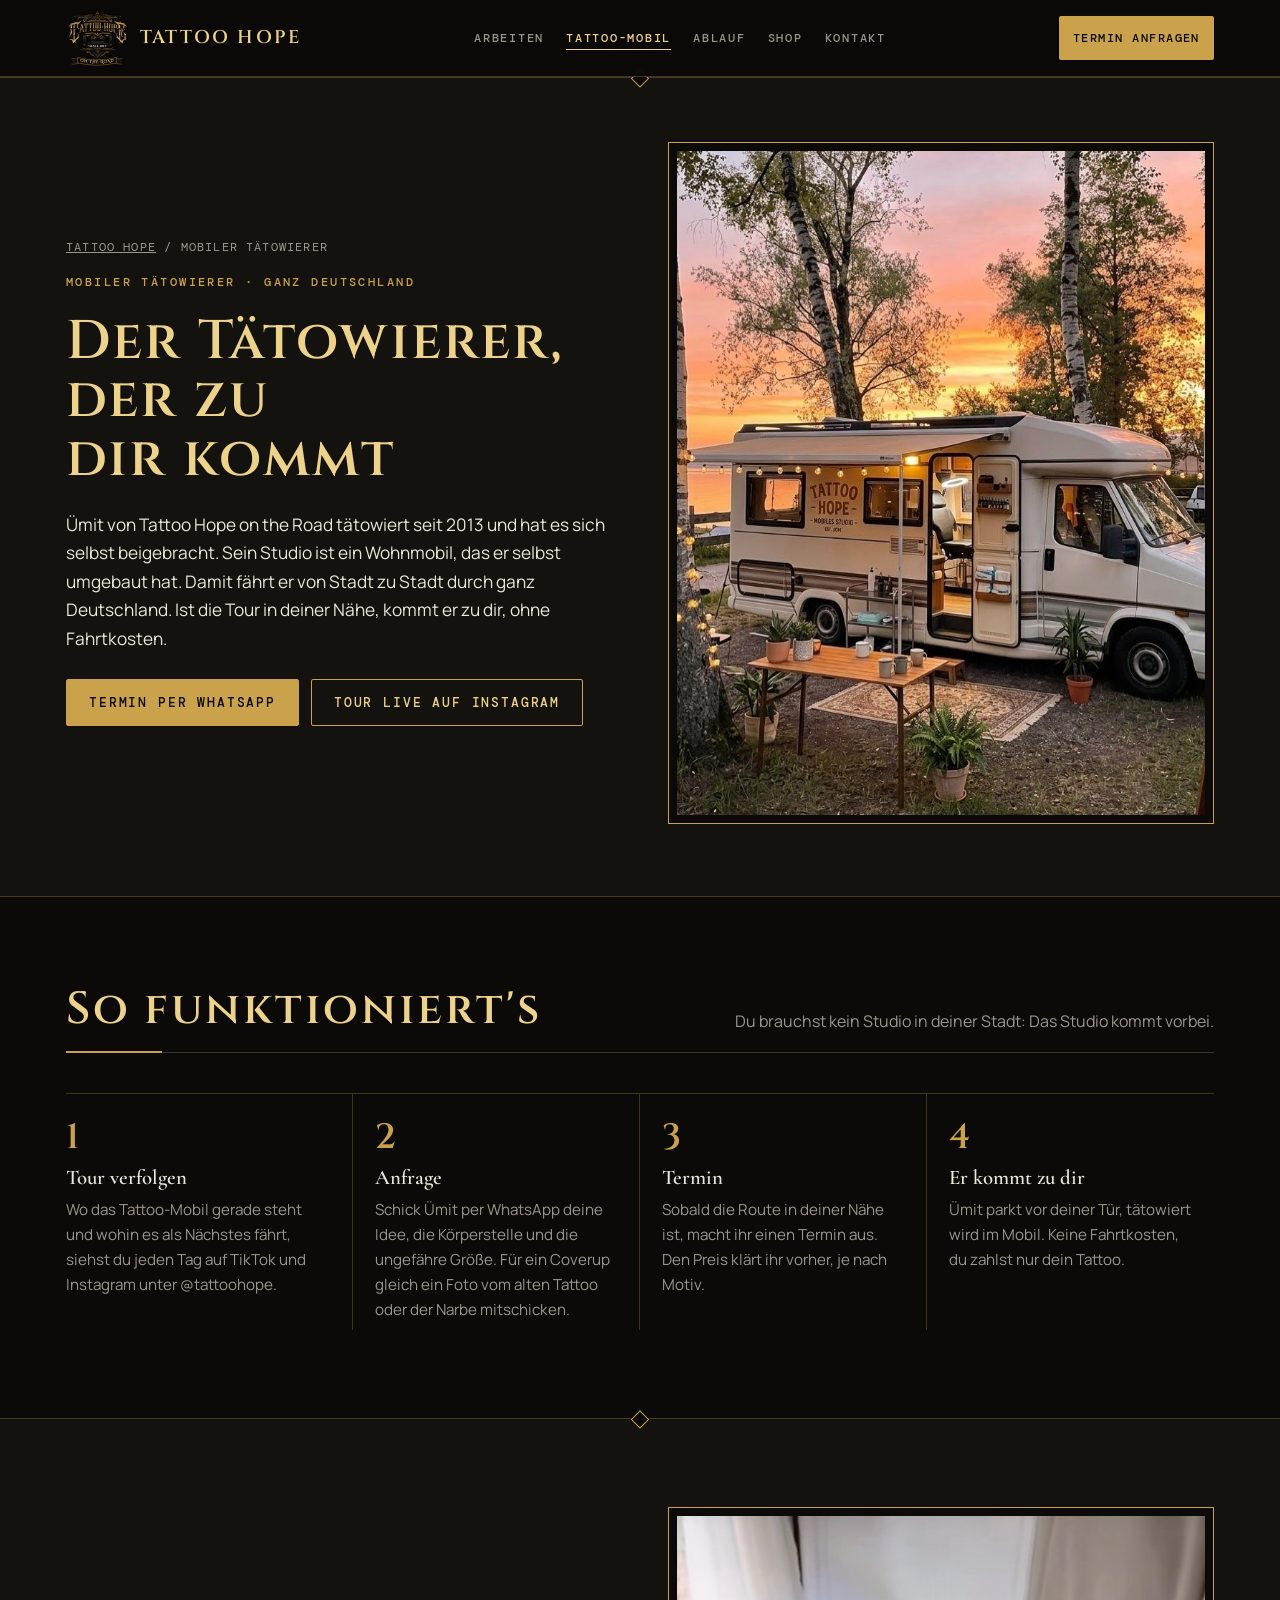
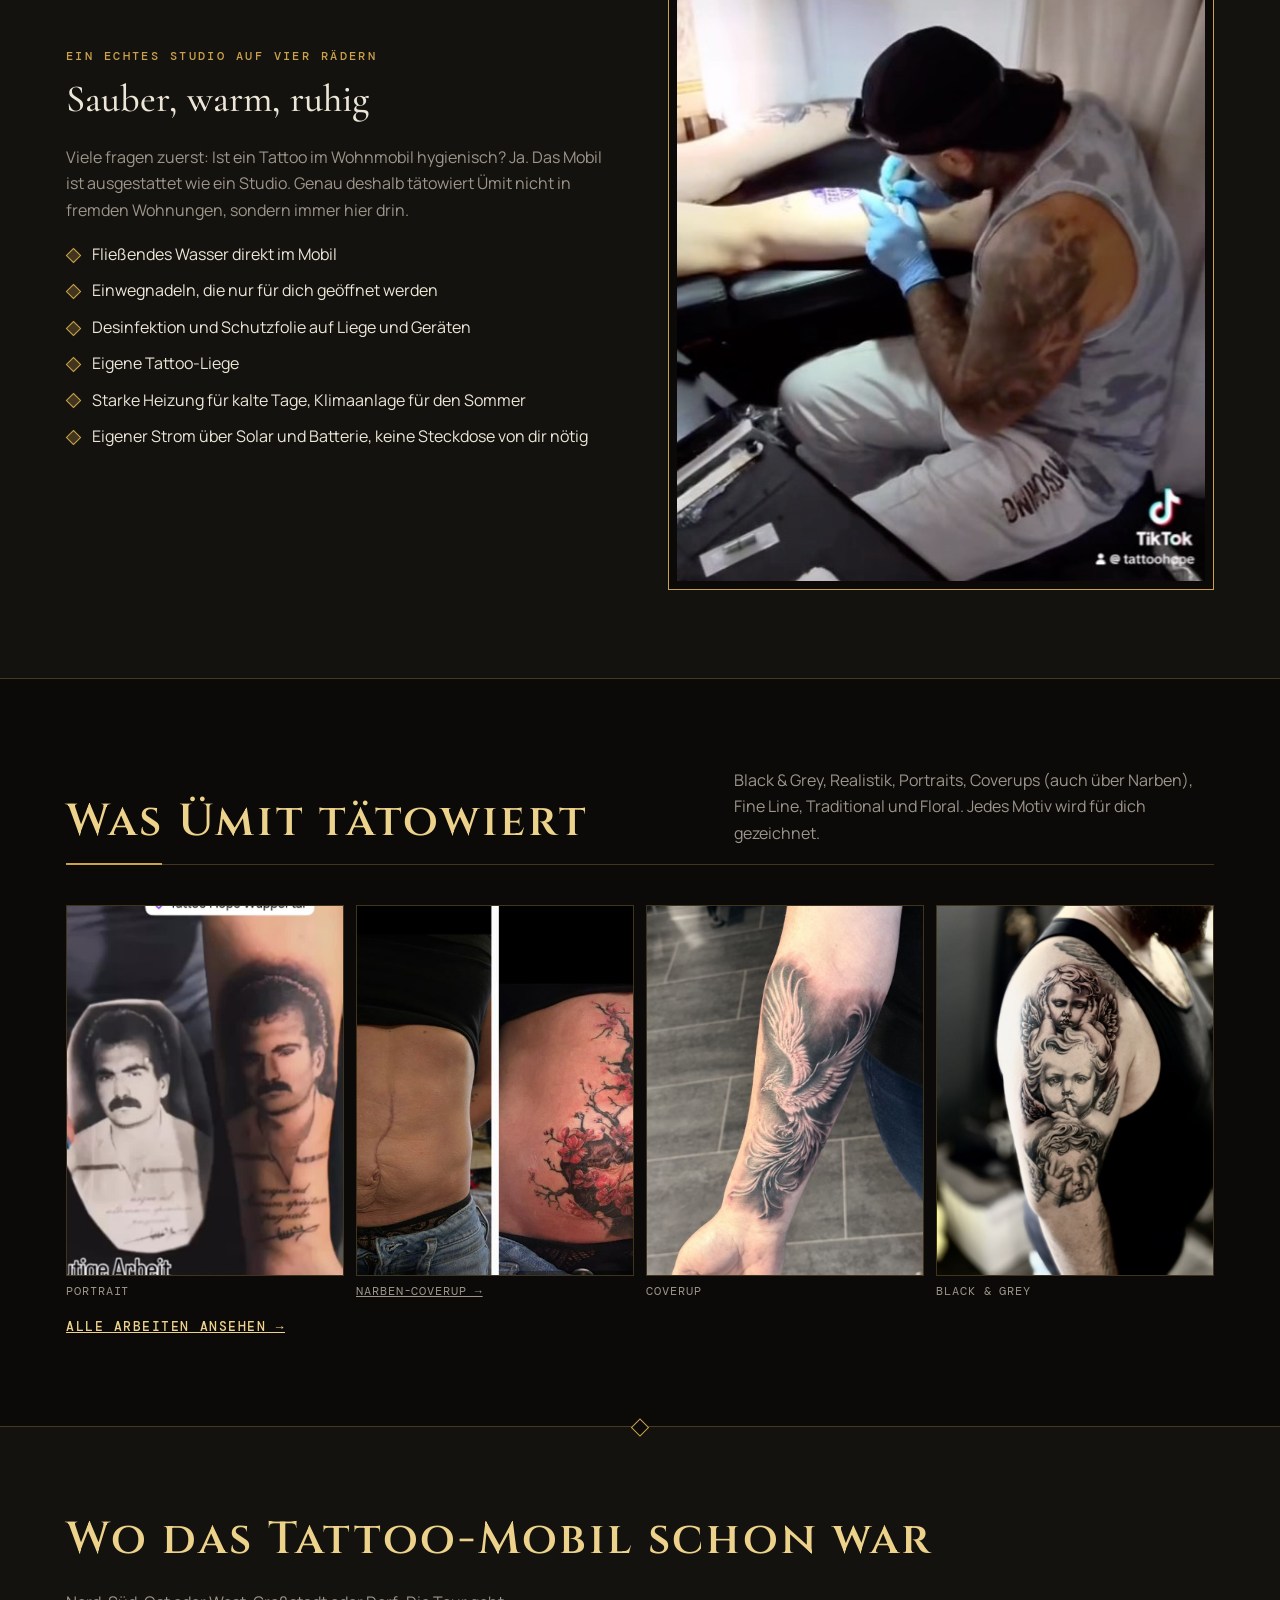
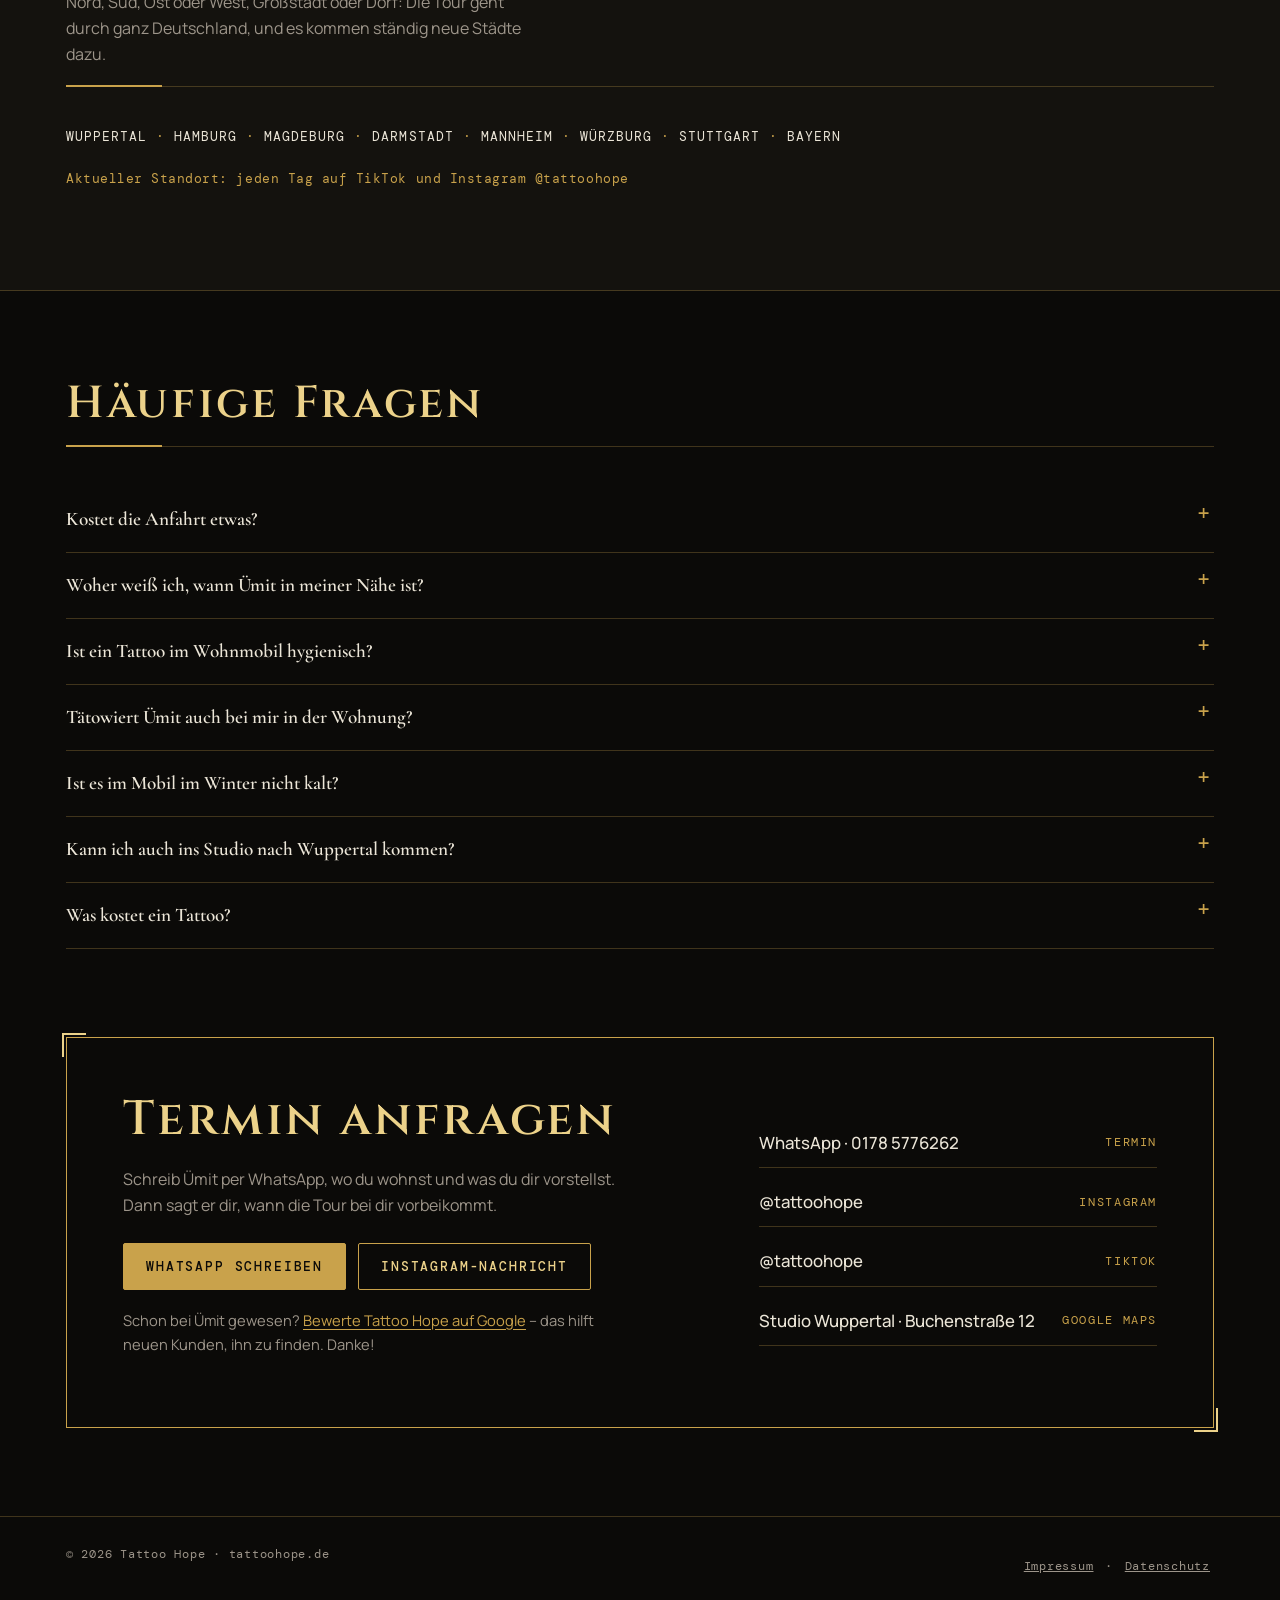
==== commit 01e842c6: "Neue Seite: Narben-Coverup – Narben und alte Tattoos überdecken - /narben-coverup/: Vorher-Nachher m" ====
--- a/mobiler-taetowierer/index.html
+++ b/mobiler-taetowierer/index.html
@@ -288,6 +288,7 @@
 .review-hint{margin-top:18px;font-size:.92rem;color:var(--ash)}
 .review-hint a{color:var(--gold);text-underline-offset:3px}
 .review-hint a:hover{color:var(--gold-hi)}
+.more-link{display:inline-block;margin-top:18px;font:500 .8rem/1.4 var(--f-mono);letter-spacing:.12em;text-transform:uppercase;color:var(--gold-hi)}
 @media (max-width:760px){.contact .box{grid-template-columns:1fr}}
 
 .legal{border-top:1px solid var(--line);padding-block:64px;background:var(--soot)}
@@ -784,7 +785,7 @@
       <div class="sec-head"><h2>Was Ümit tätowiert</h2><p>Black &amp; Grey, Realistik, Portraits, Coverups (auch über Narben), Fine Line, Traditional und Floral. Jedes Motiv wird für dich gezeichnet.</p></div>
       <div class="mini">
         <figure><img src="/img/portrait.jpg" alt="Portrait-Tattoo nach einem Foto, daneben die Vorlage" loading="lazy" width="640" height="1138"><figcaption>Portrait</figcaption></figure>
-        <figure><img src="/img/arbeiten/narben_coverup_s.jpg" alt="Vorher-Nachher: Eine große Bauchnarbe, überdeckt mit einem Kirschblüten-Tattoo" loading="lazy" width="720" height="590"><figcaption>Narben-Coverup</figcaption></figure>
+        <figure><img src="/img/arbeiten/narben_coverup_s.jpg" alt="Vorher-Nachher: Eine große Bauchnarbe, überdeckt mit einem Kirschblüten-Tattoo" loading="lazy" width="720" height="590"><figcaption><a href="/narben-coverup/">Narben-Coverup →</a></figcaption></figure>
         <figure><img src="/img/arbeiten/phoenix_coverup_s.jpg" alt="Phönix als Coverup auf dem Unterarm" loading="lazy" width="720" height="1280"><figcaption>Coverup</figcaption></figure>
         <figure><img src="/img/arbeiten/engel_s.jpg" alt="Drei Putten-Engel in Black and Grey auf dem Oberarm" loading="lazy" width="720" height="960"><figcaption>Black &amp; Grey</figcaption></figure>
       </div>
